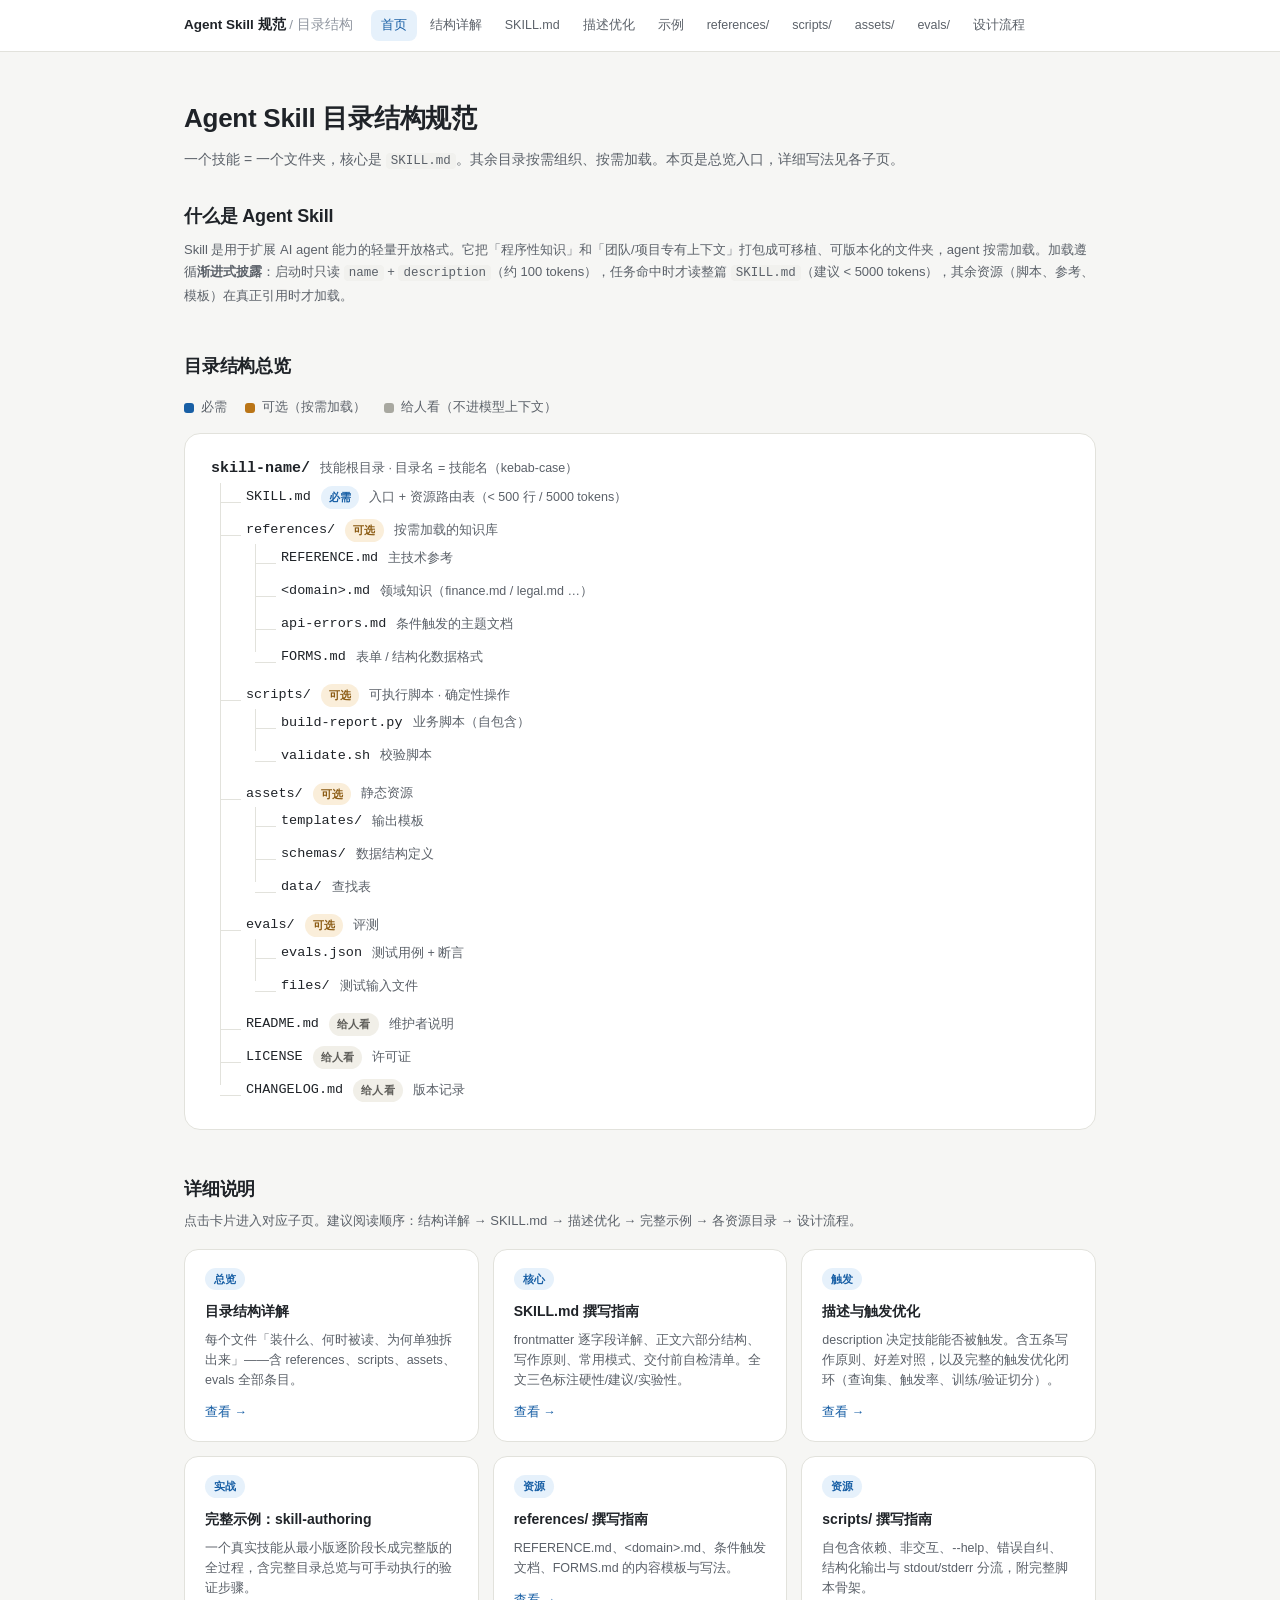
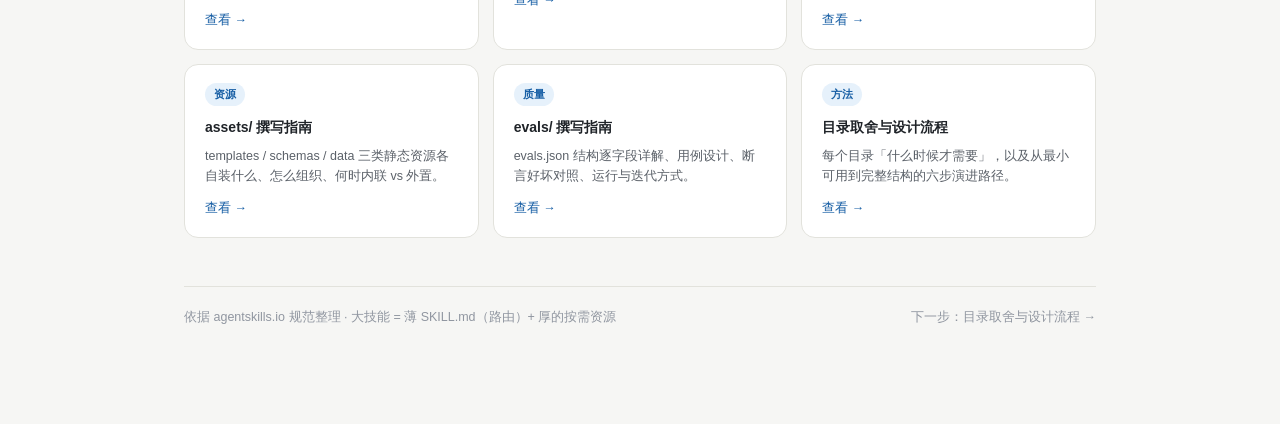
==== index.html @ c74e3b95 "feat(pages): 适配 GitHub Pages 在线预览 - 首页 Skill目录结构规范.html 重命名为 index.html（git mv，保留历史） - 10 个页面共 22 处首" ====
<!DOCTYPE html>
<html lang="zh-CN">
<head>
<meta charset="UTF-8">
<meta name="viewport" content="width=device-width, initial-scale=1">
<title>Agent Skill 目录结构规范</title>
<link rel="stylesheet" href="skill-spec.css">
</head>
<body>

<header class="topbar">
  <div class="inner">
    <a class="brand" href="index.html">Agent Skill 规范 <span>/ 目录结构</span></a>
    <nav class="topnav">
      <a href="index.html" class="active">首页</a>
      <a href="structure-detail.html">结构详解</a>
      <a href="skill-md.html">SKILL.md</a>
      <a href="description.html">描述优化</a>
      <a href="examples.html">示例</a>
      <a href="references.html">references/</a>
      <a href="scripts.html">scripts/</a>
      <a href="assets.html">assets/</a>
      <a href="evals.html">evals/</a>
      <a href="design.html">设计流程</a>
    </nav>
  </div>
</header>

<div class="wrap">

  <div class="hero">
    <h1>Agent Skill 目录结构规范</h1>
    <p class="sub">一个技能 = 一个文件夹，核心是 <code>SKILL.md</code>。其余目录按需组织、按需加载。本页是总览入口，详细写法见各子页。</p>
  </div>

  <h2>什么是 Agent Skill</h2>
  <p class="muted">Skill 是用于扩展 AI agent 能力的轻量开放格式。它把「程序性知识」和「团队/项目专有上下文」打包成可移植、可版本化的文件夹，agent 按需加载。加载遵循<b>渐进式披露</b>：启动时只读 <code>name</code> + <code>description</code>（约 100 tokens），任务命中时才读整篇 <code>SKILL.md</code>（建议 &lt; 5000 tokens），其余资源（脚本、参考、模板）在真正引用时才加载。</p>

  <h2>目录结构总览</h2>
  <div class="legend">
    <span><i class="dot req"></i>必需</span>
    <span><i class="dot opt"></i>可选（按需加载）</span>
    <span><i class="dot hum"></i>给人看（不进模型上下文）</span>
  </div>
  <div class="card">
    <ul class="tree">
      <li>
        <div class="row"><span class="nm root">skill-name/</span><span class="desc">技能根目录 · 目录名 = 技能名（kebab-case）</span></div>
        <ul>
          <li><div class="row"><span class="nm">SKILL.md</span><span class="badge req">必需</span><span class="desc">入口 + 资源路由表（&lt; 500 行 / 5000 tokens）</span></div></li>
          <li>
            <div class="row"><span class="nm">references/</span><span class="badge opt">可选</span><span class="desc">按需加载的知识库</span></div>
            <ul>
              <li><div class="row"><span class="nm">REFERENCE.md</span><span class="desc">主技术参考</span></div></li>
              <li><div class="row"><span class="nm">&lt;domain&gt;.md</span><span class="desc">领域知识（finance.md / legal.md …）</span></div></li>
              <li><div class="row"><span class="nm">api-errors.md</span><span class="desc">条件触发的主题文档</span></div></li>
              <li><div class="row"><span class="nm">FORMS.md</span><span class="desc">表单 / 结构化数据格式</span></div></li>
            </ul>
          </li>
          <li>
            <div class="row"><span class="nm">scripts/</span><span class="badge opt">可选</span><span class="desc">可执行脚本 · 确定性操作</span></div>
            <ul>
              <li><div class="row"><span class="nm">build-report.py</span><span class="desc">业务脚本（自包含）</span></div></li>
              <li><div class="row"><span class="nm">validate.sh</span><span class="desc">校验脚本</span></div></li>
            </ul>
          </li>
          <li>
            <div class="row"><span class="nm">assets/</span><span class="badge opt">可选</span><span class="desc">静态资源</span></div>
            <ul>
              <li><div class="row"><span class="nm">templates/</span><span class="desc">输出模板</span></div></li>
              <li><div class="row"><span class="nm">schemas/</span><span class="desc">数据结构定义</span></div></li>
              <li><div class="row"><span class="nm">data/</span><span class="desc">查找表</span></div></li>
            </ul>
          </li>
          <li>
            <div class="row"><span class="nm">evals/</span><span class="badge opt">可选</span><span class="desc">评测</span></div>
            <ul>
              <li><div class="row"><span class="nm">evals.json</span><span class="desc">测试用例 + 断言</span></div></li>
              <li><div class="row"><span class="nm">files/</span><span class="desc">测试输入文件</span></div></li>
            </ul>
          </li>
          <li><div class="row"><span class="nm">README.md</span><span class="badge hum">给人看</span><span class="desc">维护者说明</span></div></li>
          <li><div class="row"><span class="nm">LICENSE</span><span class="badge hum">给人看</span><span class="desc">许可证</span></div></li>
          <li><div class="row"><span class="nm">CHANGELOG.md</span><span class="badge hum">给人看</span><span class="desc">版本记录</span></div></li>
        </ul>
      </li>
    </ul>
  </div>

  <h2>详细说明</h2>
  <p class="h2sub">点击卡片进入对应子页。建议阅读顺序：结构详解 → SKILL.md → 描述优化 → 完整示例 → 各资源目录 → 设计流程。</p>
  <div class="cards">
    <a class="navcard" href="structure-detail.html">
      <span class="tag">总览</span>
      <h3>目录结构详解</h3>
      <p>每个文件「装什么、何时被读、为何单独拆出来」——含 references、scripts、assets、evals 全部条目。</p>
      <span class="go">查看 →</span>
    </a>
    <a class="navcard" href="skill-md.html">
      <span class="tag">核心</span>
      <h3>SKILL.md 撰写指南</h3>
      <p>frontmatter 逐字段详解、正文六部分结构、写作原则、常用模式、交付前自检清单。全文三色标注硬性/建议/实验性。</p>
      <span class="go">查看 →</span>
    </a>
    <a class="navcard" href="description.html">
      <span class="tag">触发</span>
      <h3>描述与触发优化</h3>
      <p>description 决定技能能否被触发。含五条写作原则、好差对照，以及完整的触发优化闭环（查询集、触发率、训练/验证切分）。</p>
      <span class="go">查看 →</span>
    </a>
    <a class="navcard" href="examples.html">
      <span class="tag">实战</span>
      <h3>完整示例：skill-authoring</h3>
      <p>一个真实技能从最小版逐阶段长成完整版的全过程，含完整目录总览与可手动执行的验证步骤。</p>
      <span class="go">查看 →</span>
    </a>
    <a class="navcard" href="references.html">
      <span class="tag">资源</span>
      <h3>references/ 撰写指南</h3>
      <p>REFERENCE.md、&lt;domain&gt;.md、条件触发文档、FORMS.md 的内容模板与写法。</p>
      <span class="go">查看 →</span>
    </a>
    <a class="navcard" href="scripts.html">
      <span class="tag">资源</span>
      <h3>scripts/ 撰写指南</h3>
      <p>自包含依赖、非交互、--help、错误自纠、结构化输出与 stdout/stderr 分流，附完整脚本骨架。</p>
      <span class="go">查看 →</span>
    </a>
    <a class="navcard" href="assets.html">
      <span class="tag">资源</span>
      <h3>assets/ 撰写指南</h3>
      <p>templates / schemas / data 三类静态资源各自装什么、怎么组织、何时内联 vs 外置。</p>
      <span class="go">查看 →</span>
    </a>
    <a class="navcard" href="evals.html">
      <span class="tag">质量</span>
      <h3>evals/ 撰写指南</h3>
      <p>evals.json 结构逐字段详解、用例设计、断言好坏对照、运行与迭代方式。</p>
      <span class="go">查看 →</span>
    </a>
    <a class="navcard" href="design.html">
      <span class="tag">方法</span>
      <h3>目录取舍与设计流程</h3>
      <p>每个目录「什么时候才需要」，以及从最小可用到完整结构的六步演进路径。</p>
      <span class="go">查看 →</span>
    </a>
  </div>

  <footer>
    <span>依据 agentskills.io 规范整理 · 大技能 = 薄 SKILL.md（路由）+ 厚的按需资源</span>
    <span><a href="design.html">下一步：目录取舍与设计流程 →</a></span>
  </footer>

</div>
</body>
</html>
---- skill-spec.css ----
:root{
  --bg:#f6f6f4; --card:#ffffff;
  --ink:#1f2328; --ink2:#5b6169; --ink3:#9096a0;
  --line:#e2e2dc; --line2:#efefe9;
  --blue:#185FA5; --bluebg:#E6F1FB;
  --amber:#8a5a12; --amberbg:#FAEEDA;
  --green:#2f6b1f; --greenbg:#EAF3DE;
  --gray:#5F5E5A; --graybg:#F1EFE8;
  --mono: ui-monospace, SFMono-Regular, Menlo, Consolas, "Liberation Mono", monospace;
  --sans: -apple-system, BlinkMacSystemFont, "Segoe UI", "PingFang SC", "Hiragino Sans GB", "Microsoft YaHei", sans-serif;
}
*{box-sizing:border-box;}
body{
  margin:0; background:var(--bg); color:var(--ink);
  font-family:var(--sans); font-size:14px; line-height:1.7;
  -webkit-font-smoothing:antialiased;
}

/* ---------- 顶部导航 ---------- */
.topbar{position:sticky; top:0; z-index:20; background:rgba(255,255,255,.94); backdrop-filter:blur(8px); border-bottom:1px solid var(--line);}
.topbar .inner{max-width:960px; margin:0 auto; padding:10px 24px; display:flex; align-items:center; gap:18px; flex-wrap:wrap;}
.brand{font-weight:600; font-size:13.5px; color:var(--ink); text-decoration:none; white-space:nowrap;}
.brand span{color:var(--ink3); font-weight:400;}
.topnav{display:flex; gap:3px; flex-wrap:wrap;}
.topnav a{font-size:12.5px; color:var(--ink2); text-decoration:none; padding:5px 10px; border-radius:8px; white-space:nowrap;}
.topnav a:hover{background:var(--line2); color:var(--ink);}
.topnav a.active{background:var(--bluebg); color:var(--blue); font-weight:500;}

/* ---------- 布局 ---------- */
.wrap{max-width:960px; margin:0 auto; padding:38px 24px 96px;}
.crumb{font-size:12.5px; color:var(--ink3); margin-bottom:16px;}
.crumb a{color:var(--ink3); text-decoration:none;}
.crumb a:hover{color:var(--blue);}

/* ---------- 标题 ---------- */
h1{font-size:26px; font-weight:600; margin:0 0 8px; letter-spacing:-0.01em;}
.sub{color:var(--ink2); font-size:14px; margin:0;}
h2{font-size:18px; font-weight:600; margin:44px 0 6px; letter-spacing:-0.01em; scroll-margin-top:70px;}
h2:first-of-type{margin-top:26px;}
.h2sub{color:var(--ink2); font-size:13px; margin:0 0 16px;}
h3{font-size:14.5px; font-weight:600; margin:26px 0 8px; scroll-margin-top:70px;}
h4{font-size:13.5px; font-weight:600; margin:20px 0 8px; color:var(--ink);}
p{margin:8px 0;}
.muted{color:var(--ink2); font-size:13px;}
a.inline{color:var(--blue); text-decoration:none;}
a.inline:hover{text-decoration:underline;}

/* ---------- 卡片 ---------- */
.card{background:var(--card); border:1px solid var(--line); border-radius:16px; padding:22px 26px; margin-bottom:16px; overflow-x:auto;}
.card.tight{padding:18px 22px;}
.card h4:first-child{margin-top:0;}

/* ---------- 首页卡片 ---------- */
.hero{padding:6px 0 2px;}
.cards{display:grid; grid-template-columns:repeat(auto-fill,minmax(258px,1fr)); gap:14px; margin-top:8px;}
.navcard{display:flex; flex-direction:column; text-decoration:none; color:inherit; background:var(--card); border:1px solid var(--line); border-radius:14px; padding:18px 20px; transition:border-color .15s, transform .15s;}
.navcard:hover{border-color:#c8c8bf; transform:translateY(-2px);}
.navcard .tag{font-size:11px; font-weight:600; color:var(--blue); background:var(--bluebg); padding:2px 9px; border-radius:999px; align-self:flex-start; margin-bottom:10px;}
.navcard h3{margin:0 0 6px; font-size:14px; font-weight:600;}
.navcard p{margin:0; font-size:12.5px; color:var(--ink2); line-height:1.6;}
.navcard .go{margin-top:12px; font-size:12.5px; color:var(--blue); font-weight:500;}

/* ---------- 目录树 ---------- */
.tree, .tree ul{list-style:none; margin:0; padding:0;}
.tree ul{position:relative; margin-left:9px; padding-left:26px;}
.tree ul::before{content:""; position:absolute; left:0; top:2px; bottom:22px; border-left:1px solid var(--line);}
.tree ul > li{position:relative; padding:5px 0;}
.tree ul > li::before{content:""; position:absolute; left:-26px; top:21px; width:21px; border-top:1px solid var(--line);}
.tree .row{display:flex; align-items:center; gap:10px; flex-wrap:wrap;}
.nm{font-family:var(--mono); font-size:13.5px; font-weight:500; color:var(--ink);}
.nm.root{font-size:15px; font-weight:600;}
.desc{font-size:12.5px; color:var(--ink2);}

/* ---------- 徽标 ---------- */
.badge{font-size:11px; font-weight:600; padding:2px 8px; border-radius:999px; white-space:nowrap; display:inline-block; letter-spacing:.02em;}
.badge.req{color:var(--blue); background:var(--bluebg);}
.badge.opt{color:var(--amber); background:var(--amberbg);}
.badge.hum{color:var(--gray); background:var(--graybg);}
.badge.good{color:var(--green); background:var(--greenbg);}
.legend{display:flex; gap:18px; flex-wrap:wrap; margin:16px 0 14px;}
.legend span{display:inline-flex; align-items:center; gap:7px; font-size:12.5px; color:var(--ink2);}
.dot{width:10px; height:10px; border-radius:3px; display:inline-block;}
.dot.req{background:var(--blue);} .dot.opt{background:#BA7517;} .dot.hum{background:#a8a8a0;}

/* ---------- 表格 ---------- */
table{width:100%; border-collapse:collapse; font-size:12.5px; margin:10px 0 4px;}
th,td{text-align:left; padding:9px 11px; border-bottom:1px solid var(--line2); vertical-align:top;}
th{color:var(--ink3); font-weight:500; font-size:12px; background:#fafaf8;}
tr:last-child td{border-bottom:none;}
td code,th code{font-family:var(--mono); font-size:11.5px; background:#f1f1ee; padding:1px 5px; border-radius:4px; color:var(--ink);}

/* ---------- 代码 ---------- */
pre{background:#f3f3f0; border:1px solid var(--line); border-radius:10px; padding:14px 16px; font-family:var(--mono); font-size:12px; line-height:1.72; overflow:auto; margin:10px 0; color:var(--ink);}
pre .c{color:var(--ink3);}
pre .k{color:var(--blue);}
code{font-family:var(--mono); font-size:12.5px; background:#f1f1ee; padding:1px 5px; border-radius:4px;}

/* ---------- 标签行 ---------- */
.fline{display:flex; gap:12px; font-size:12.5px; margin:7px 0; align-items:flex-start;}
.fline b{flex:0 0 82px; color:var(--ink3); font-weight:500; padding-top:1px;}
.fline span{color:var(--ink2); flex:1;}
.fline code{font-family:var(--mono); font-size:12px; background:#f1f1ee; padding:1px 5px; border-radius:4px; color:var(--ink);}

/* ---------- 列表 ---------- */
ul.tick{margin:8px 0; padding-left:20px; font-size:13px; color:var(--ink2);}
ul.tick li{margin:6px 0;}
ul.tick b{color:var(--ink); font-weight:600;}

/* ---------- 提示块 ---------- */
.callout{border-left:3px solid var(--blue); background:#f4f8fd; border-radius:0 10px 10px 0; padding:12px 16px; font-size:12.5px; color:var(--ink2); margin:12px 0;}
.callout.warn{border-color:#BA7517; background:#fdf6ea;}
.callout.good{border-color:#639922; background:#f4f9ec;}
.callout b{color:var(--ink);}
.callout code{font-family:var(--mono); font-size:12px;}

/* ---------- 步骤 ---------- */
.steps{counter-reset:s; margin:6px 0;}
.step{position:relative; padding:0 0 20px 44px; border-left:2px solid var(--line); margin-left:14px;}
.step:last-child{border-left-color:transparent; padding-bottom:0;}
.step::before{counter-increment:s; content:counter(s); position:absolute; left:-15px; top:-2px; width:28px; height:28px; border-radius:50%; background:var(--bluebg); color:var(--blue); font-size:12.5px; font-weight:600; display:flex; align-items:center; justify-content:center; border:2px solid var(--card);}
.step h4{margin:2px 0 4px; font-size:13.5px;}
.step p{margin:0; font-size:12.5px; color:var(--ink2);}

/* ---------- 目录块（详解） ---------- */
.dirblock{background:var(--card); border:1px solid var(--line); border-radius:16px; padding:22px 26px 10px; margin-bottom:16px;}
.dirhead{border-bottom:1px solid var(--line2); padding-bottom:14px; margin-bottom:6px;}
.dirtitle{display:flex; align-items:center; gap:10px; flex-wrap:wrap; margin-bottom:8px;}
.dirtitle .nm{font-size:15px; font-weight:600;}
.dirpurpose{margin:0; color:var(--ink2); font-size:13px;}
.file{border-left:2px solid var(--line); padding:12px 0 14px 18px; margin:14px 0 0;}
.fhead{display:flex; align-items:baseline; gap:10px; flex-wrap:wrap; margin-bottom:8px;}
.fname{font-family:var(--mono); font-size:13.5px; font-weight:600; color:var(--ink);}
.ftag{font-size:11.5px; color:var(--amber); background:var(--amberbg); padding:2px 9px; border-radius:999px; font-weight:600;}
.ftag.blue{color:var(--blue); background:var(--bluebg);}
.ftag.gray{color:var(--gray); background:var(--graybg);}

/* ---------- 页脚 ---------- */
footer{margin-top:48px; padding-top:20px; border-top:1px solid var(--line); color:var(--ink3); font-size:12.5px; display:flex; justify-content:space-between; gap:12px; flex-wrap:wrap;}
footer a{color:var(--ink3); text-decoration:none;}
footer a:hover{color:var(--blue);}

/* ---------- 三色标注 ---------- */
.mk{display:inline-block; font-size:11px; font-weight:600; padding:2px 8px; border-radius:6px; white-space:nowrap; margin-right:6px; vertical-align:1px; letter-spacing:.02em;}
.mk.hard{color:#A32D2D; background:#FCEBEB;}
.mk.advice{color:#8a5a12; background:#FAEEDA;}
.mk.exp{color:#5F5E5A; background:#F1EFE8;}
.legend-mk{display:flex; gap:18px; flex-wrap:wrap; margin:14px 0;}
.legend-mk span{display:inline-flex; align-items:center; gap:7px; font-size:12.5px; color:var(--ink2);}

/* ---------- 字段块 ---------- */
.field{background:#fbfbf9; border:1px solid var(--line2); border-radius:12px; padding:15px 18px; margin:12px 0;}
.field h4{margin:0 0 10px; font-size:13.5px; display:flex; align-items:center; gap:8px; flex-wrap:wrap;}
.field .fline b{flex:0 0 72px;}

/* ---------- 自检清单 ---------- */
.checklist{list-style:none; padding-left:0; margin:10px 0;}
.checklist li{position:relative; padding-left:26px; margin:8px 0; font-size:13px; color:var(--ink2);}
.checklist li::before{content:""; position:absolute; left:0; top:4px; width:14px; height:14px; border:1.5px solid #c4c4bc; border-radius:4px; background:#fff;}
.checklist li b{color:var(--ink); font-weight:600;}

@media (max-width:720px){
  .wrap{padding:28px 16px 64px;}
  .topbar .inner{padding:10px 16px; gap:10px;}
  .fline{flex-direction:column; gap:2px;}
  .fline b{flex:none;}
  table{font-size:12px;}
  h1{font-size:22px;}
}
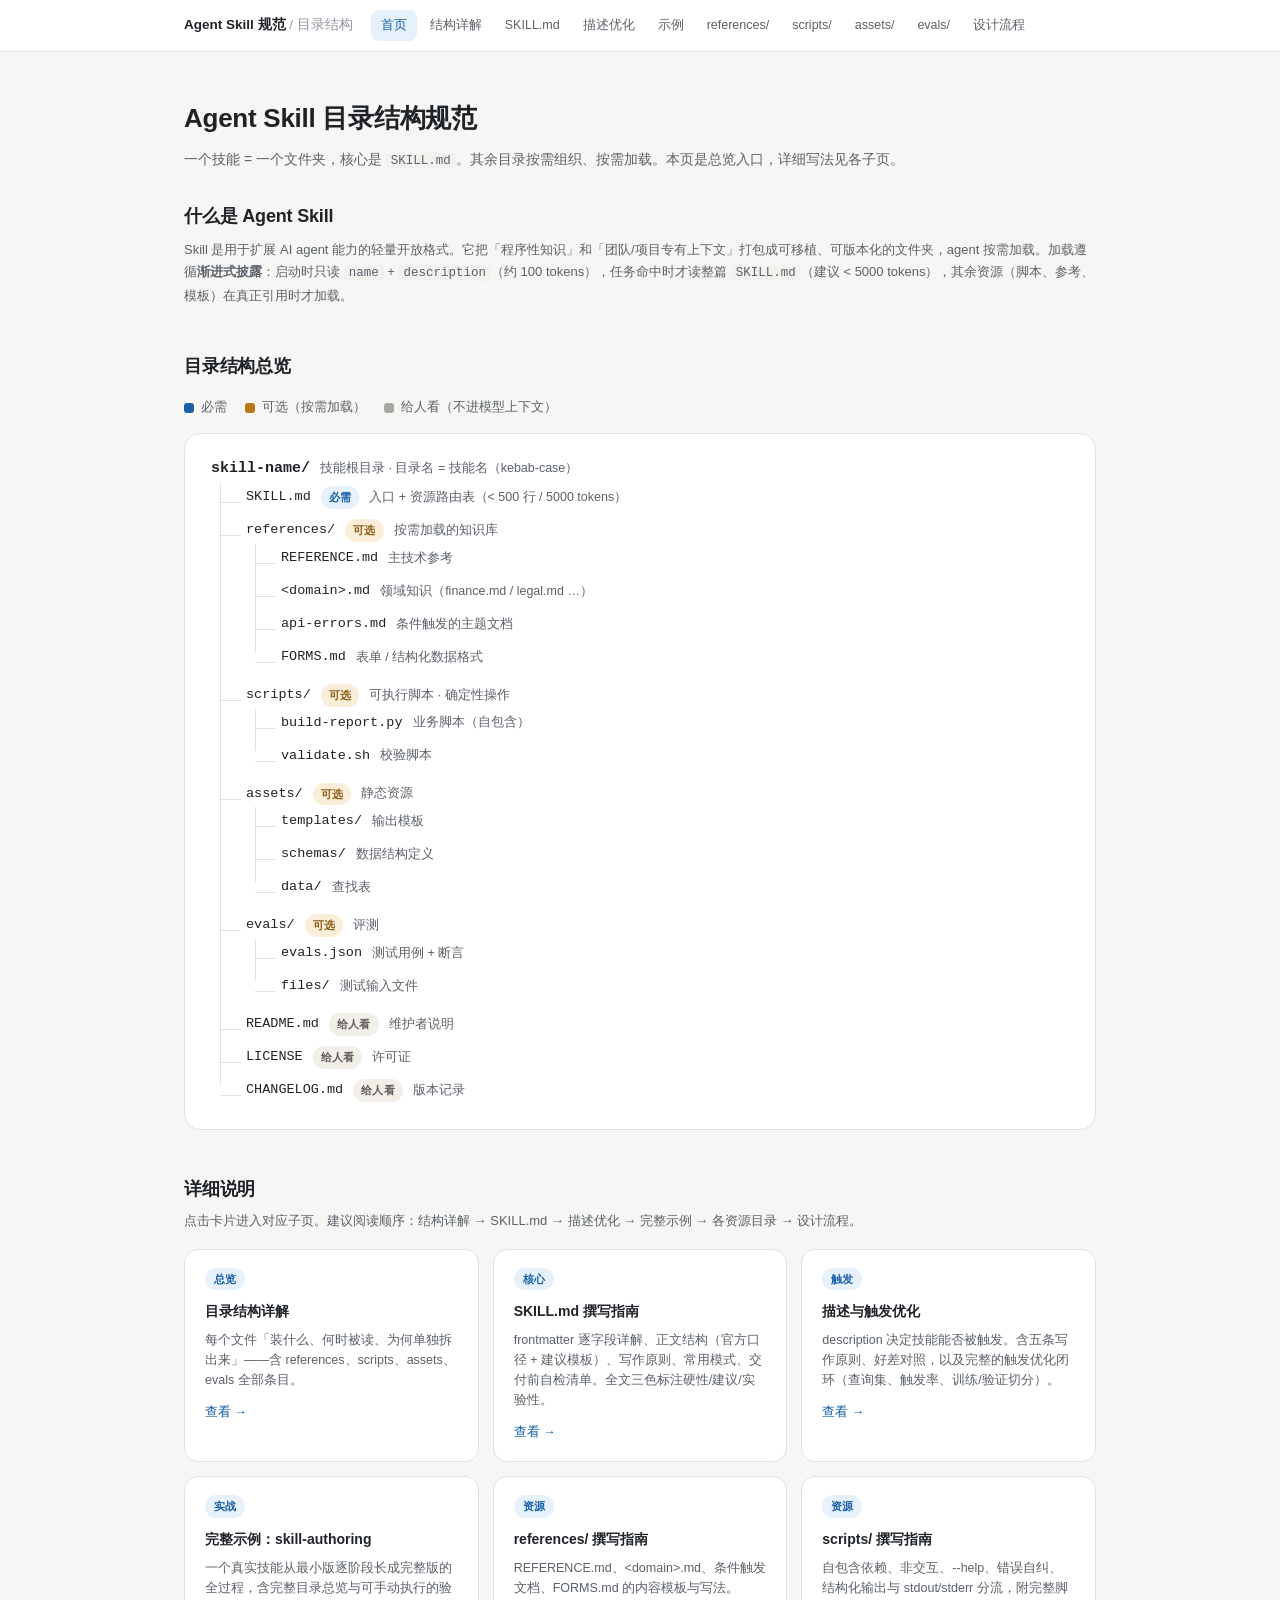
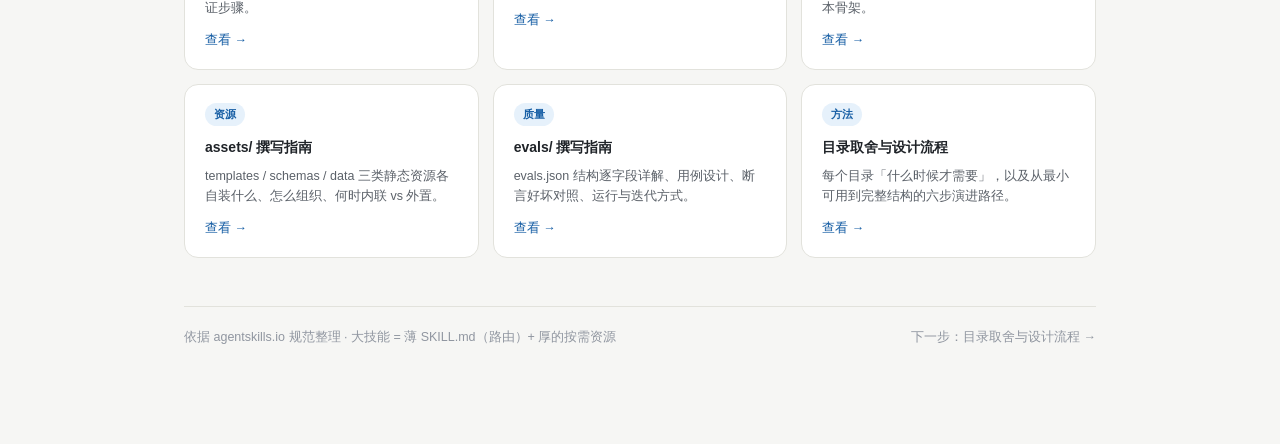
==== commit 2b6c4bdd: "fix: 修正首页卡片过期文案与 README 内容口径的硬性/建议误标" ====
--- a/index.html
+++ b/index.html
@@ -99,7 +99,7 @@
     <a class="navcard" href="skill-md.html">
       <span class="tag">核心</span>
       <h3>SKILL.md 撰写指南</h3>
-      <p>frontmatter 逐字段详解、正文六部分结构、写作原则、常用模式、交付前自检清单。全文三色标注硬性/建议/实验性。</p>
+      <p>frontmatter 逐字段详解、正文结构（官方口径 + 建议模板）、写作原则、常用模式、交付前自检清单。全文三色标注硬性/建议/实验性。</p>
       <span class="go">查看 →</span>
     </a>
     <a class="navcard" href="description.html">
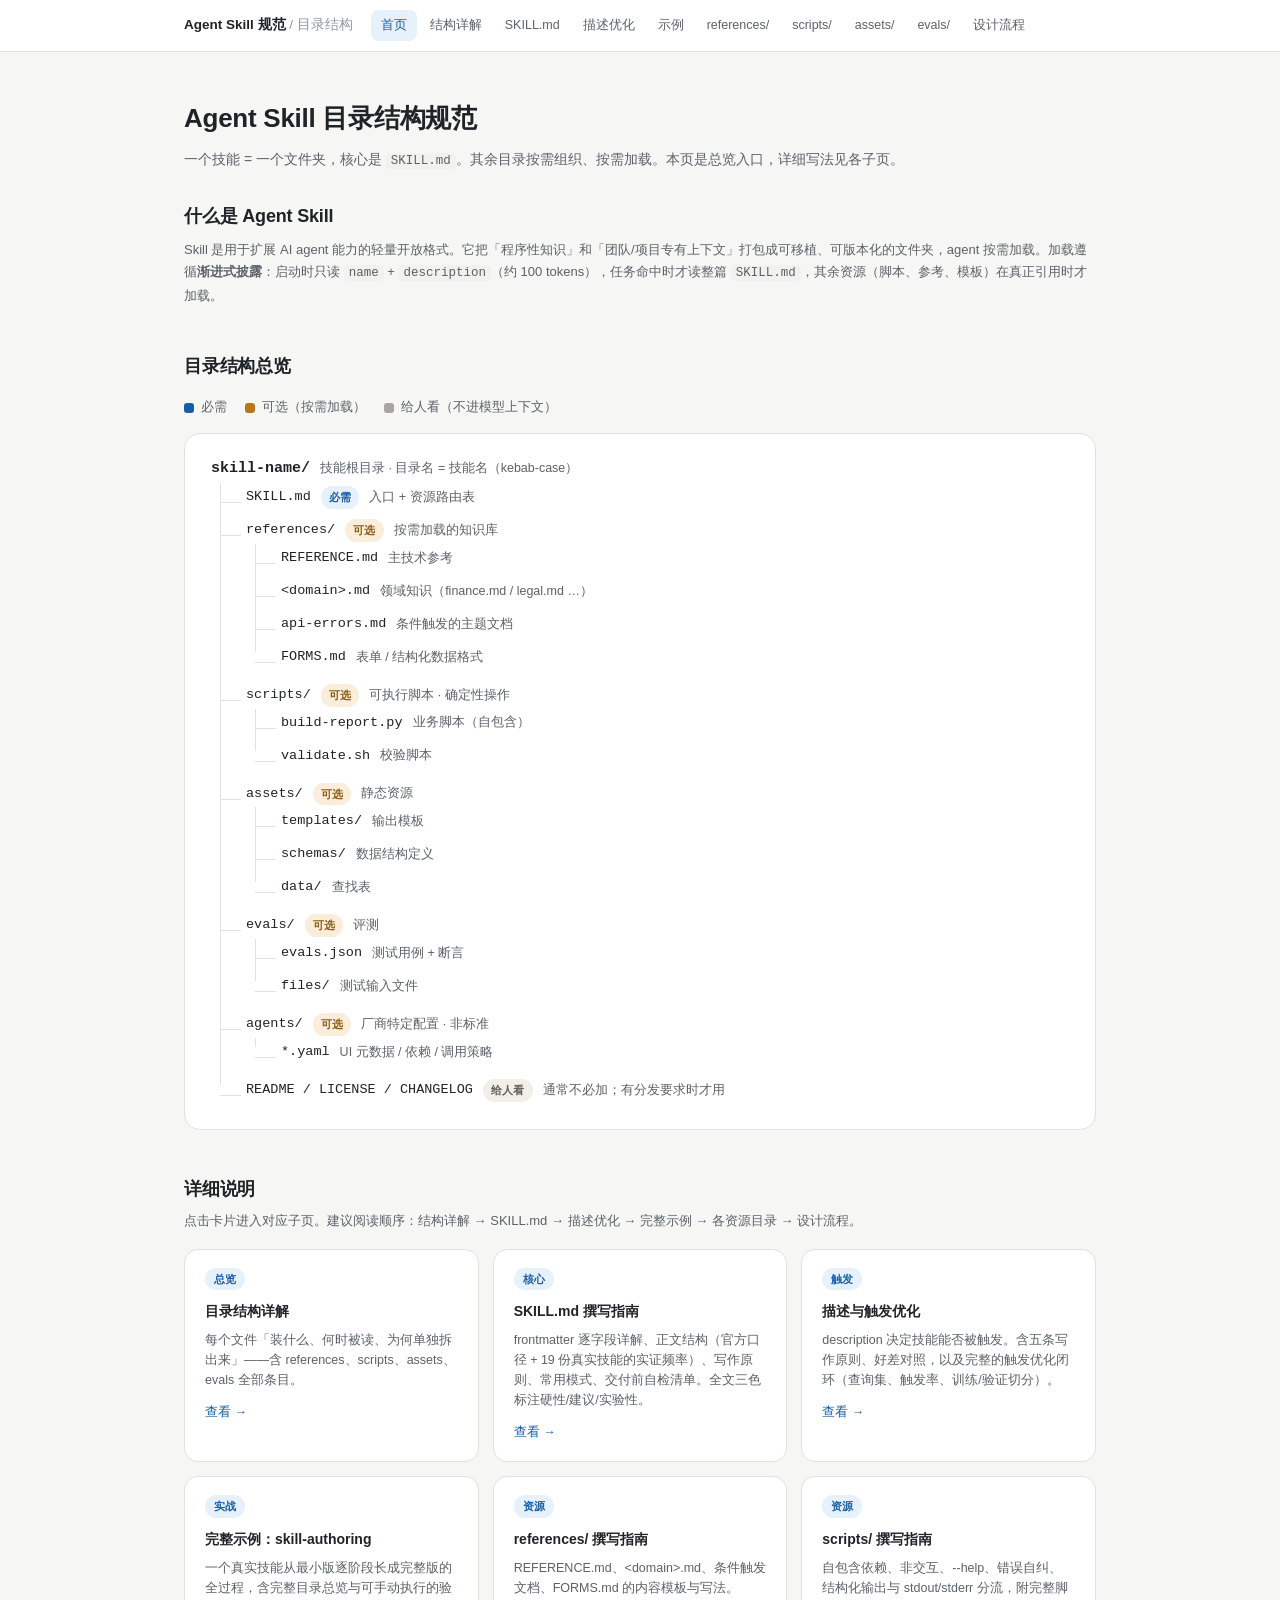
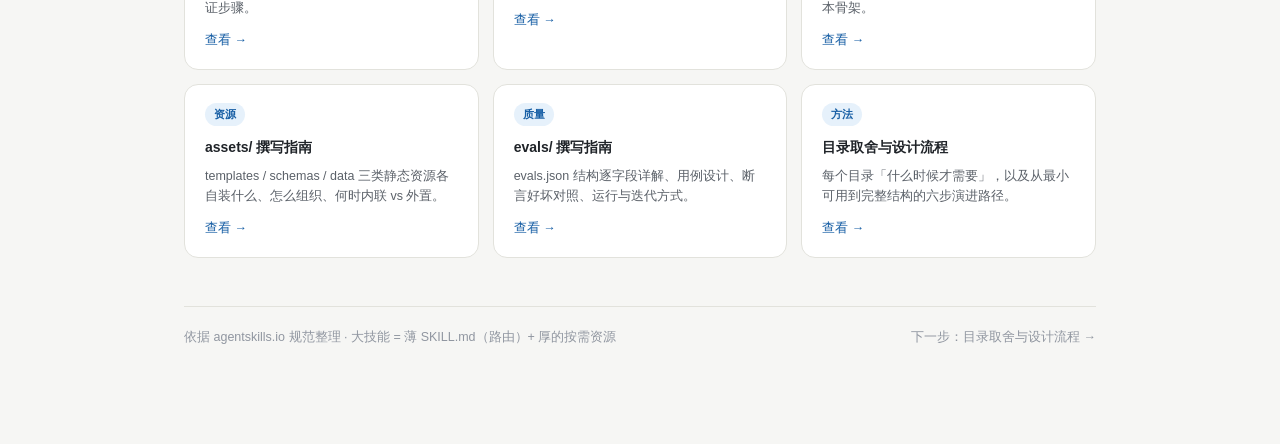
==== commit e6dc8db2: "docs: 文档定位纠偏与全站对齐 定位 - 新增《文档定位说明》：本规范是面向新手的自有规范，官方文档仅作参考与底线 - 明确不关注跨客户端兼容性，文档以单一标准视角撰写  skill-md.htm" ====
--- a/index.html
+++ b/index.html
@@ -34,7 +34,7 @@
   </div>
 
   <h2>什么是 Agent Skill</h2>
-  <p class="muted">Skill 是用于扩展 AI agent 能力的轻量开放格式。它把「程序性知识」和「团队/项目专有上下文」打包成可移植、可版本化的文件夹，agent 按需加载。加载遵循<b>渐进式披露</b>：启动时只读 <code>name</code> + <code>description</code>（约 100 tokens），任务命中时才读整篇 <code>SKILL.md</code>（建议 &lt; 5000 tokens），其余资源（脚本、参考、模板）在真正引用时才加载。</p>
+  <p class="muted">Skill 是用于扩展 AI agent 能力的轻量开放格式。它把「程序性知识」和「团队/项目专有上下文」打包成可移植、可版本化的文件夹，agent 按需加载。加载遵循<b>渐进式披露</b>：启动时只读 <code>name</code> + <code>description</code>（约 100 tokens），任务命中时才读整篇 <code>SKILL.md</code>，其余资源（脚本、参考、模板）在真正引用时才加载。</p>
 
   <h2>目录结构总览</h2>
   <div class="legend">
@@ -47,7 +47,7 @@
       <li>
         <div class="row"><span class="nm root">skill-name/</span><span class="desc">技能根目录 · 目录名 = 技能名（kebab-case）</span></div>
         <ul>
-          <li><div class="row"><span class="nm">SKILL.md</span><span class="badge req">必需</span><span class="desc">入口 + 资源路由表（&lt; 500 行 / 5000 tokens）</span></div></li>
+          <li><div class="row"><span class="nm">SKILL.md</span><span class="badge req">必需</span><span class="desc">入口 + 资源路由表</span></div></li>
           <li>
             <div class="row"><span class="nm">references/</span><span class="badge opt">可选</span><span class="desc">按需加载的知识库</span></div>
             <ul>
@@ -79,9 +79,13 @@
               <li><div class="row"><span class="nm">files/</span><span class="desc">测试输入文件</span></div></li>
             </ul>
           </li>
-          <li><div class="row"><span class="nm">README.md</span><span class="badge hum">给人看</span><span class="desc">维护者说明</span></div></li>
-          <li><div class="row"><span class="nm">LICENSE</span><span class="badge hum">给人看</span><span class="desc">许可证</span></div></li>
-          <li><div class="row"><span class="nm">CHANGELOG.md</span><span class="badge hum">给人看</span><span class="desc">版本记录</span></div></li>
+          <li>
+            <div class="row"><span class="nm">agents/</span><span class="badge opt">可选</span><span class="desc">厂商特定配置 · 非标准</span></div>
+            <ul>
+              <li><div class="row"><span class="nm">*.yaml</span><span class="desc">UI 元数据 / 依赖 / 调用策略</span></div></li>
+            </ul>
+          </li>
+          <li><div class="row"><span class="nm">README / LICENSE / CHANGELOG</span><span class="badge hum">给人看</span><span class="desc">通常不必加；有分发要求时才用</span></div></li>
         </ul>
       </li>
     </ul>
@@ -99,7 +103,7 @@
     <a class="navcard" href="skill-md.html">
       <span class="tag">核心</span>
       <h3>SKILL.md 撰写指南</h3>
-      <p>frontmatter 逐字段详解、正文结构（官方口径 + 建议模板）、写作原则、常用模式、交付前自检清单。全文三色标注硬性/建议/实验性。</p>
+      <p>frontmatter 逐字段详解、正文结构（官方口径 + 19 份真实技能的实证频率）、写作原则、常用模式、交付前自检清单。全文三色标注硬性/建议/实验性。</p>
       <span class="go">查看 →</span>
     </a>
     <a class="navcard" href="description.html">
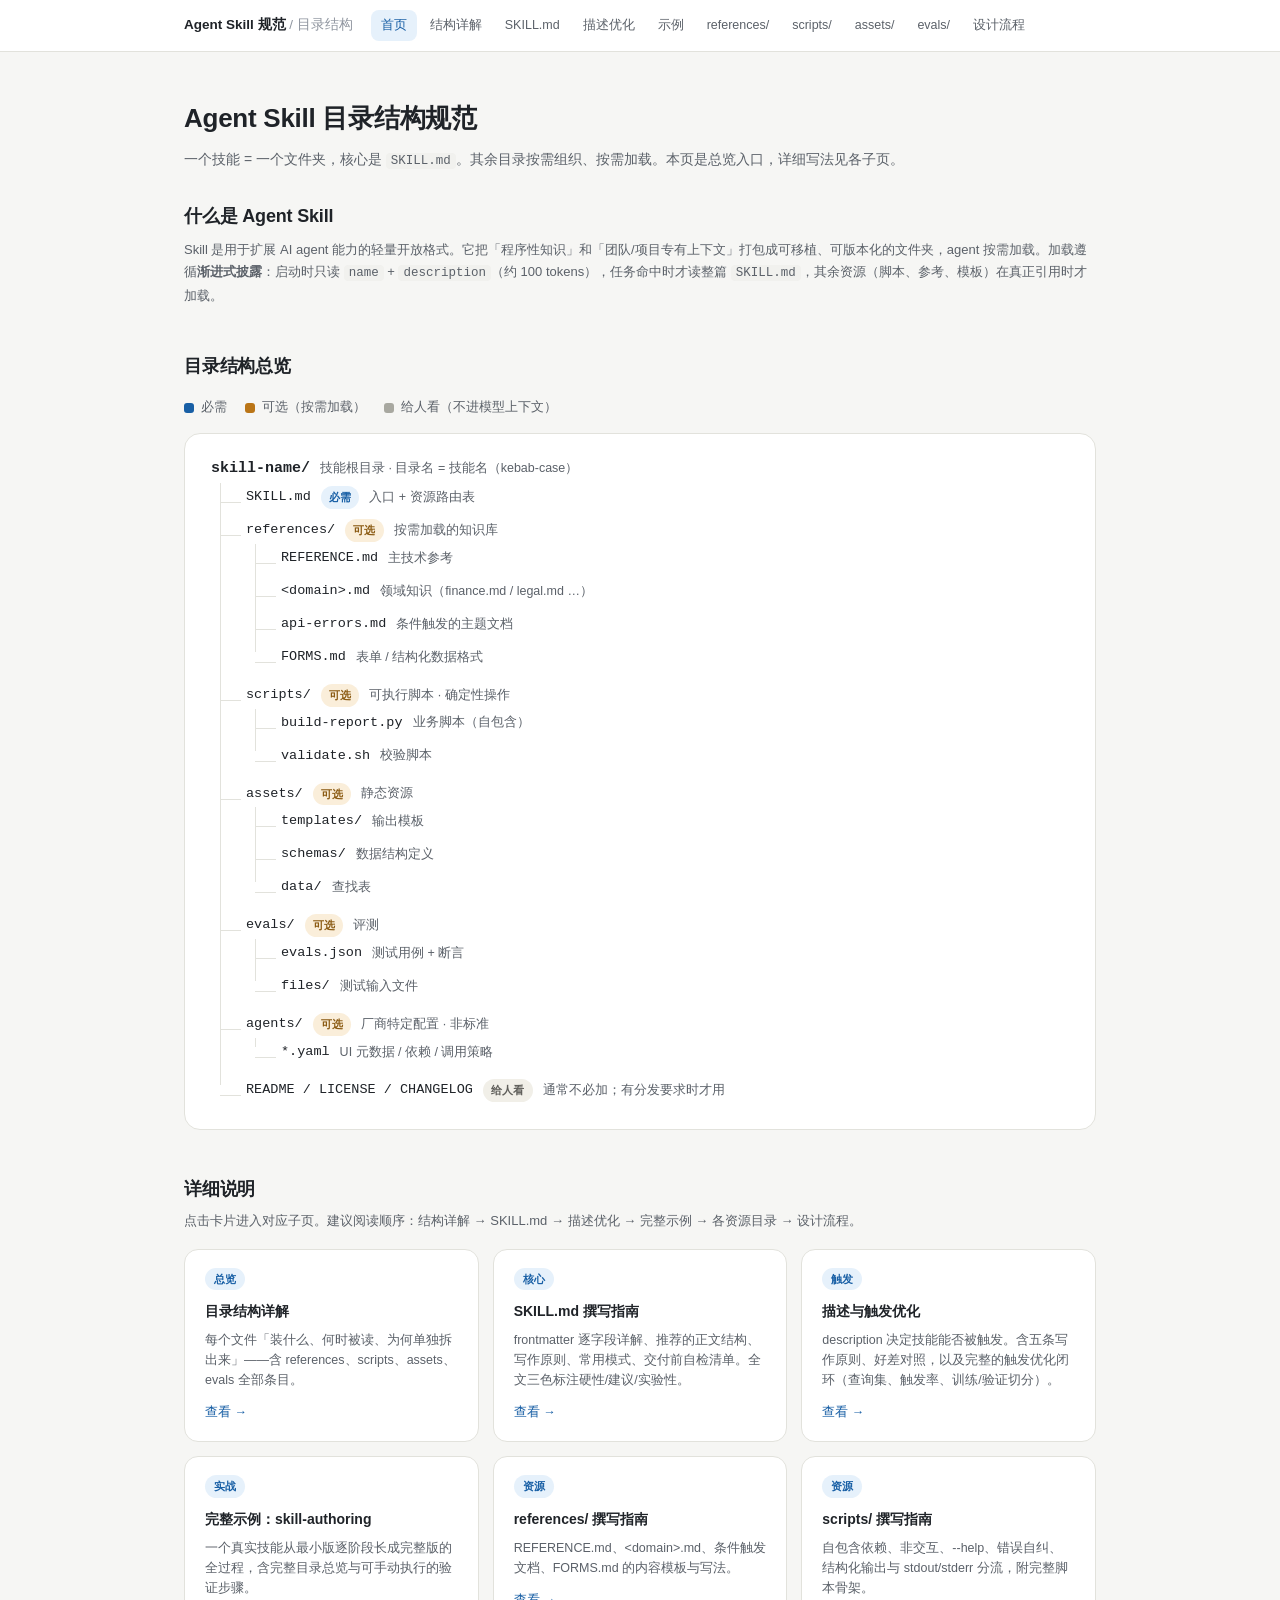
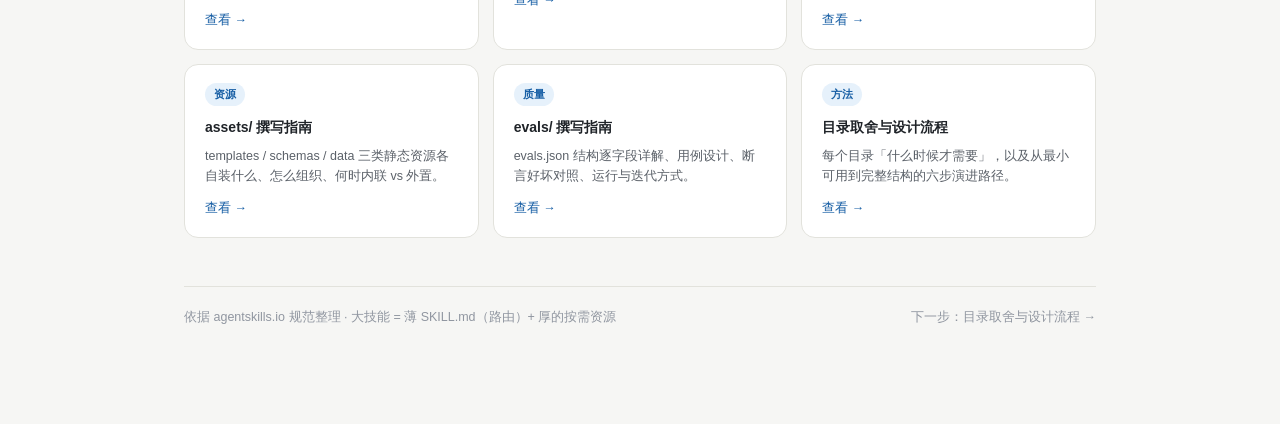
==== commit 15b75b59: "docs: 以 skill-md 为标尺提升全站页面与 README 从 skill-md.html 提炼 8 项结构要素（阅读须知 / 定位 / 操作流程 / 逐项详解 / 可操作化 / 自检清单 " ====
--- a/index.html
+++ b/index.html
@@ -103,7 +103,7 @@
     <a class="navcard" href="skill-md.html">
       <span class="tag">核心</span>
       <h3>SKILL.md 撰写指南</h3>
-      <p>frontmatter 逐字段详解、正文结构（官方口径 + 19 份真实技能的实证频率）、写作原则、常用模式、交付前自检清单。全文三色标注硬性/建议/实验性。</p>
+      <p>frontmatter 逐字段详解、推荐的正文结构、写作原则、常用模式、交付前自检清单。全文三色标注硬性/建议/实验性。</p>
       <span class="go">查看 →</span>
     </a>
     <a class="navcard" href="description.html">
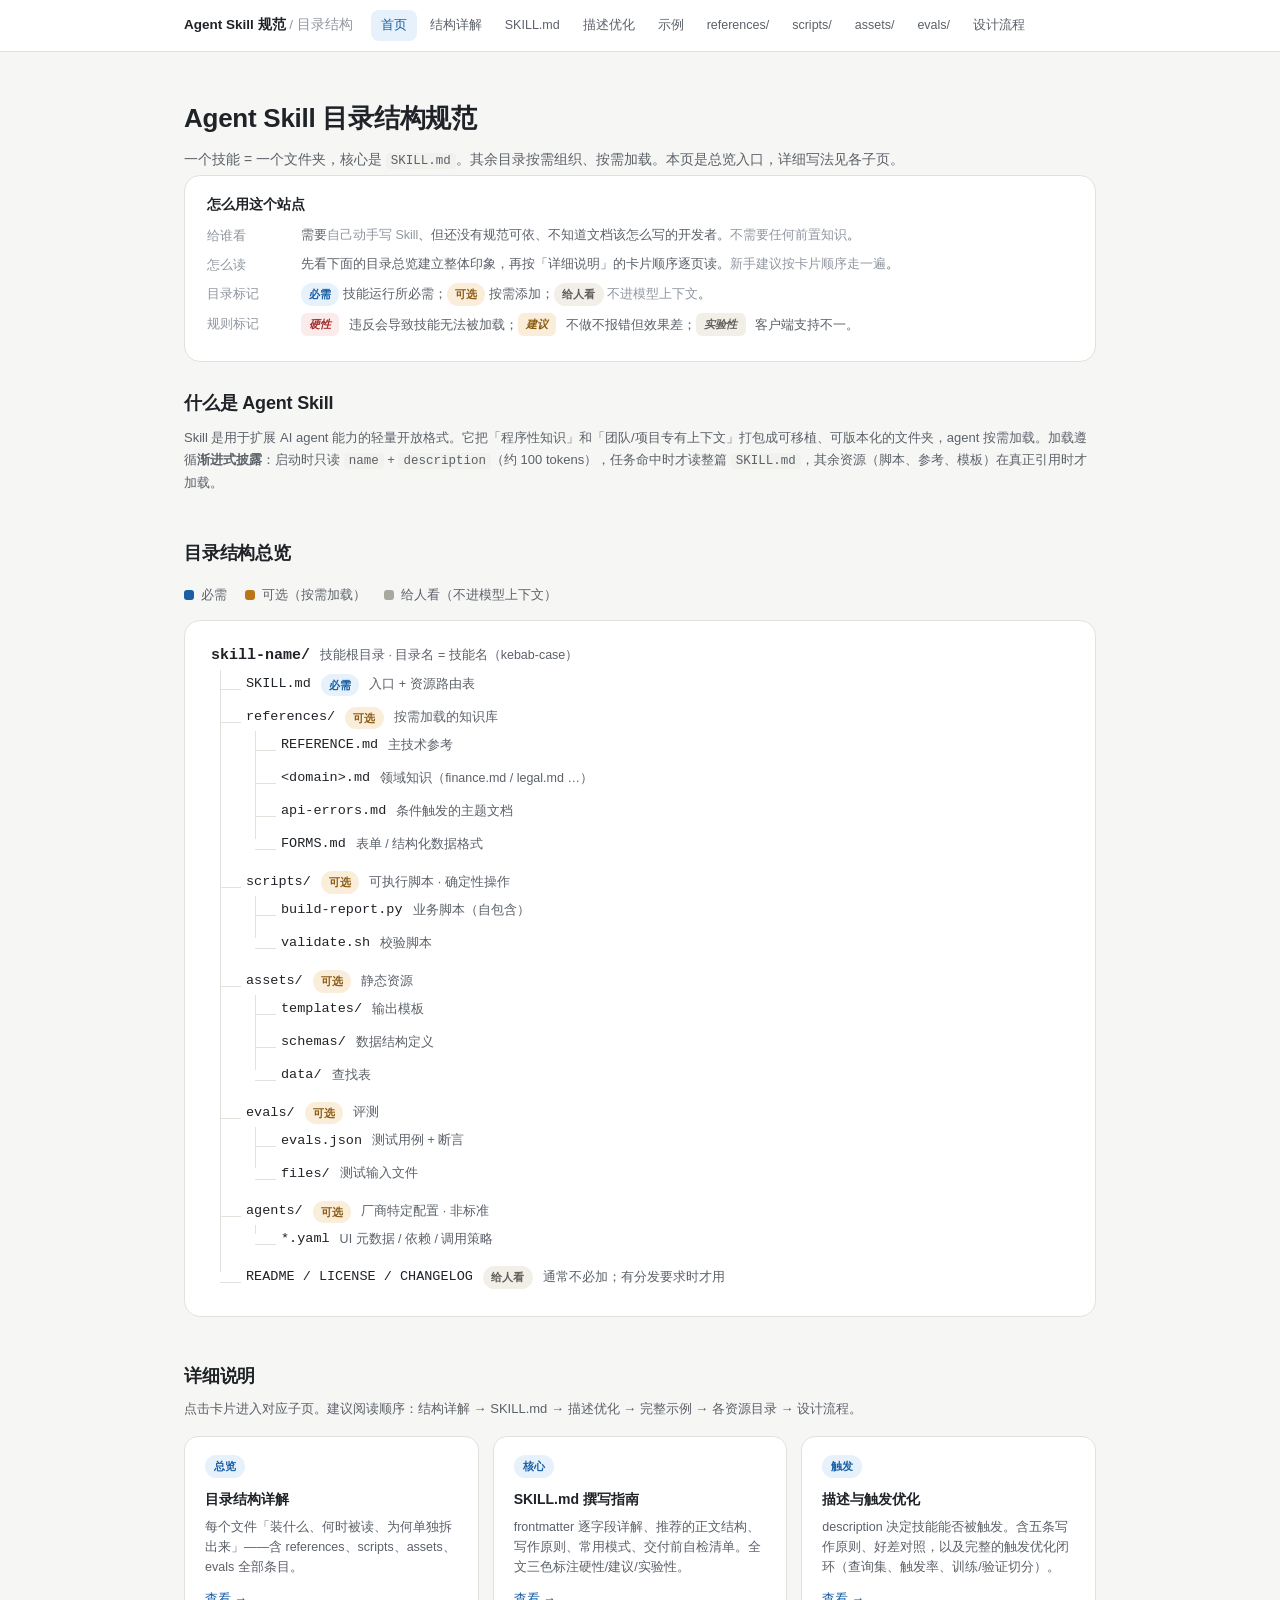
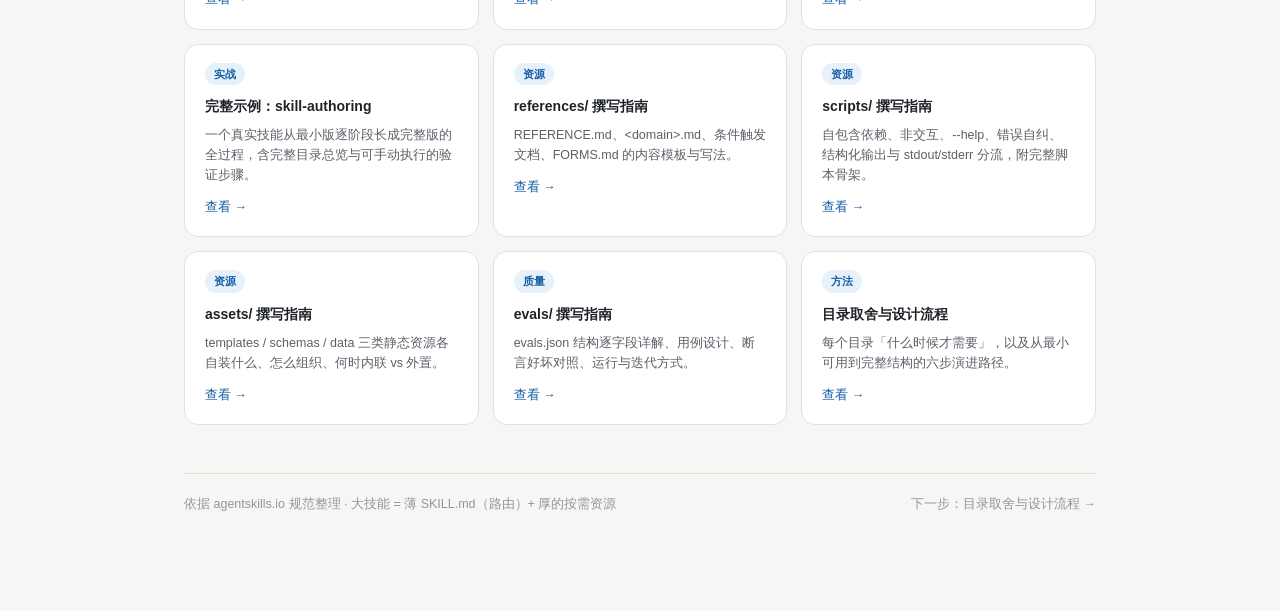
==== commit 32bdef66: "docs: 首页补「阅读须知」；skill-authoring 去除"官方"表述 index.html - 新增「怎么用这个站点」：给谁看 / 怎么读 / 目录标记 / 规则标记 - 未加自检清单——" ====
--- a/index.html
+++ b/index.html
@@ -31,6 +31,14 @@
   <div class="hero">
     <h1>Agent Skill 目录结构规范</h1>
     <p class="sub">一个技能 = 一个文件夹，核心是 <code>SKILL.md</code>。其余目录按需组织、按需加载。本页是总览入口，详细写法见各子页。</p>
+  </div>
+
+  <div class="card tight">
+    <h4>怎么用这个站点</h4>
+    <div class="fline"><b>给谁看</b><span>需要<b>自己动手写 Skill</b>、但还没有规范可依、不知道文档该怎么写的开发者。<b>不需要任何前置知识</b>。</span></div>
+    <div class="fline"><b>怎么读</b><span>先看下面的目录总览建立整体印象，再按「详细说明」的卡片顺序逐页读。<b>新手建议按卡片顺序走一遍</b>。</span></div>
+    <div class="fline"><b>目录标记</b><span><span class="badge req">必需</span> 技能运行所必需；<span class="badge opt">可选</span> 按需添加；<span class="badge hum">给人看</span> <b>不进模型上下文</b>。</span></div>
+    <div class="fline"><b>规则标记</b><span><i class="mk hard">硬性</i> 违反会导致技能无法被加载；<i class="mk advice">建议</i> 不做不报错但效果差；<i class="mk exp">实验性</i> 客户端支持不一。</span></div>
   </div>
 
   <h2>什么是 Agent Skill</h2>
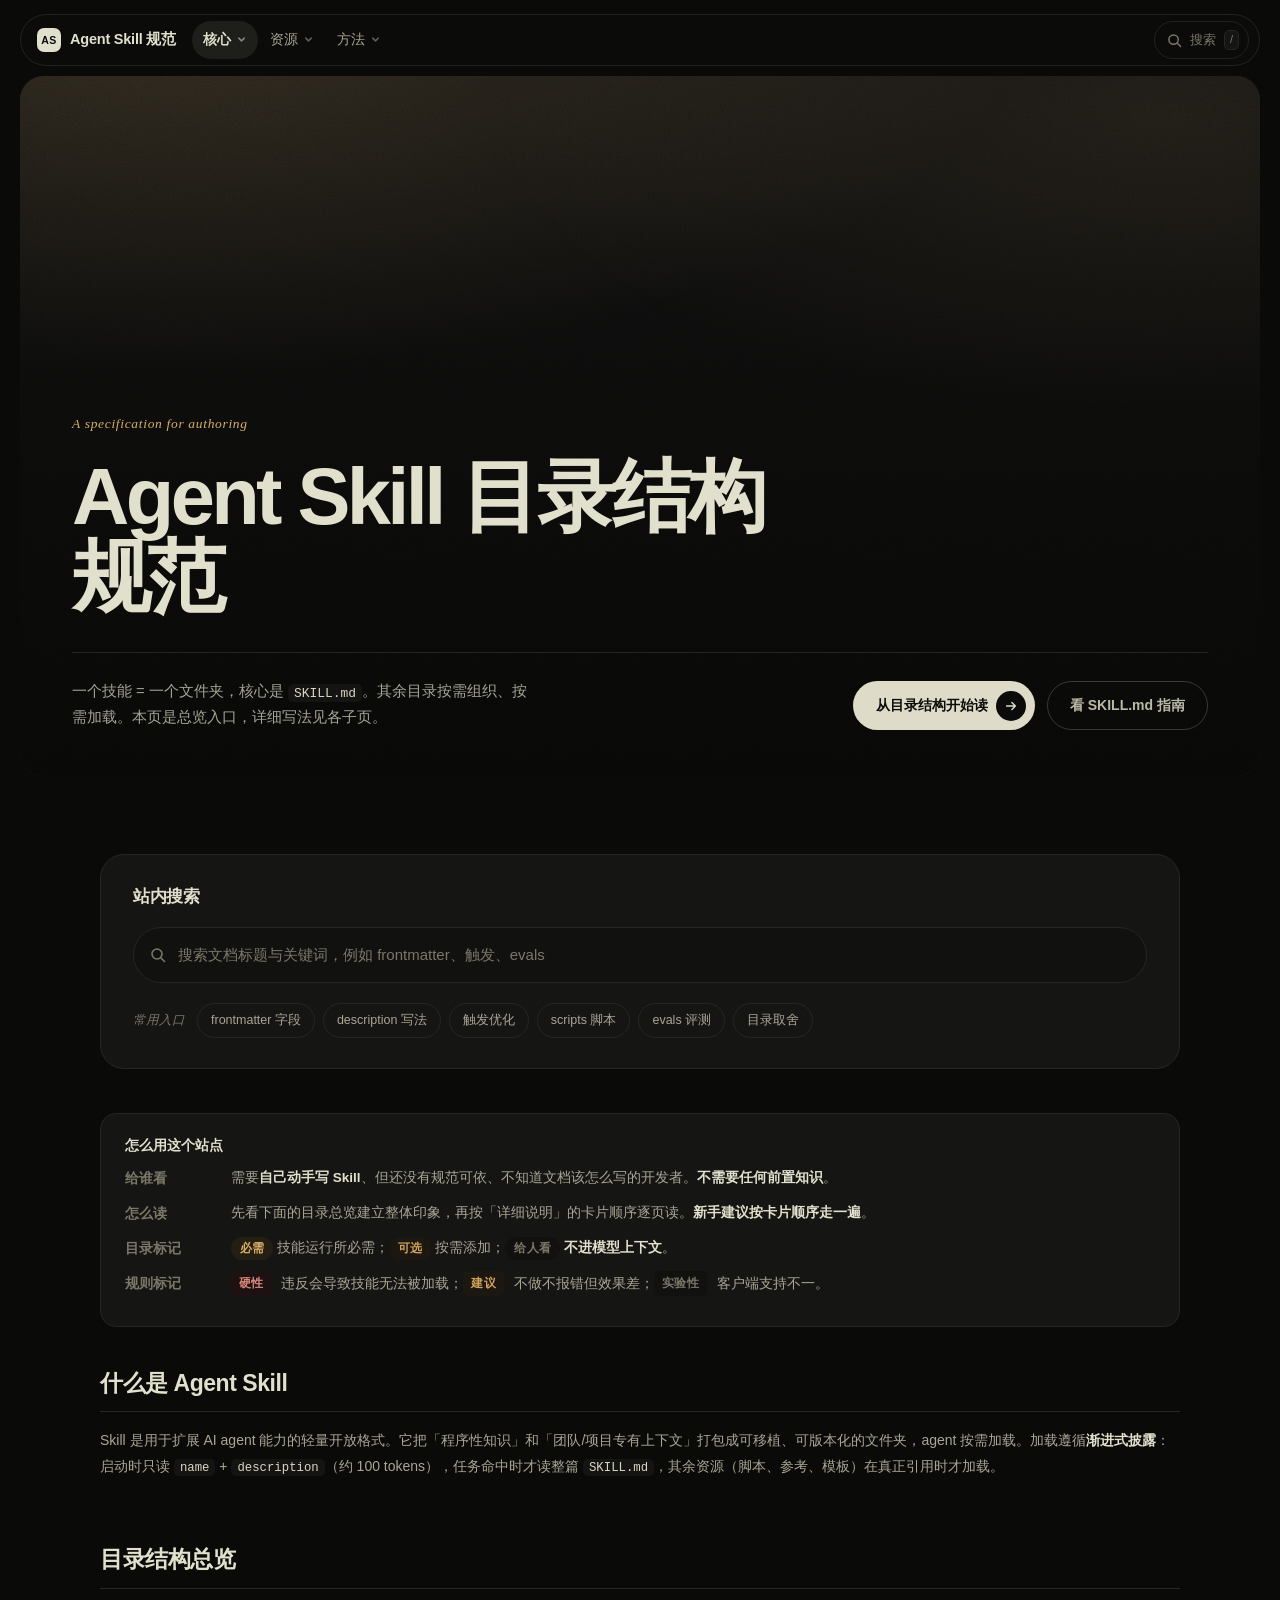
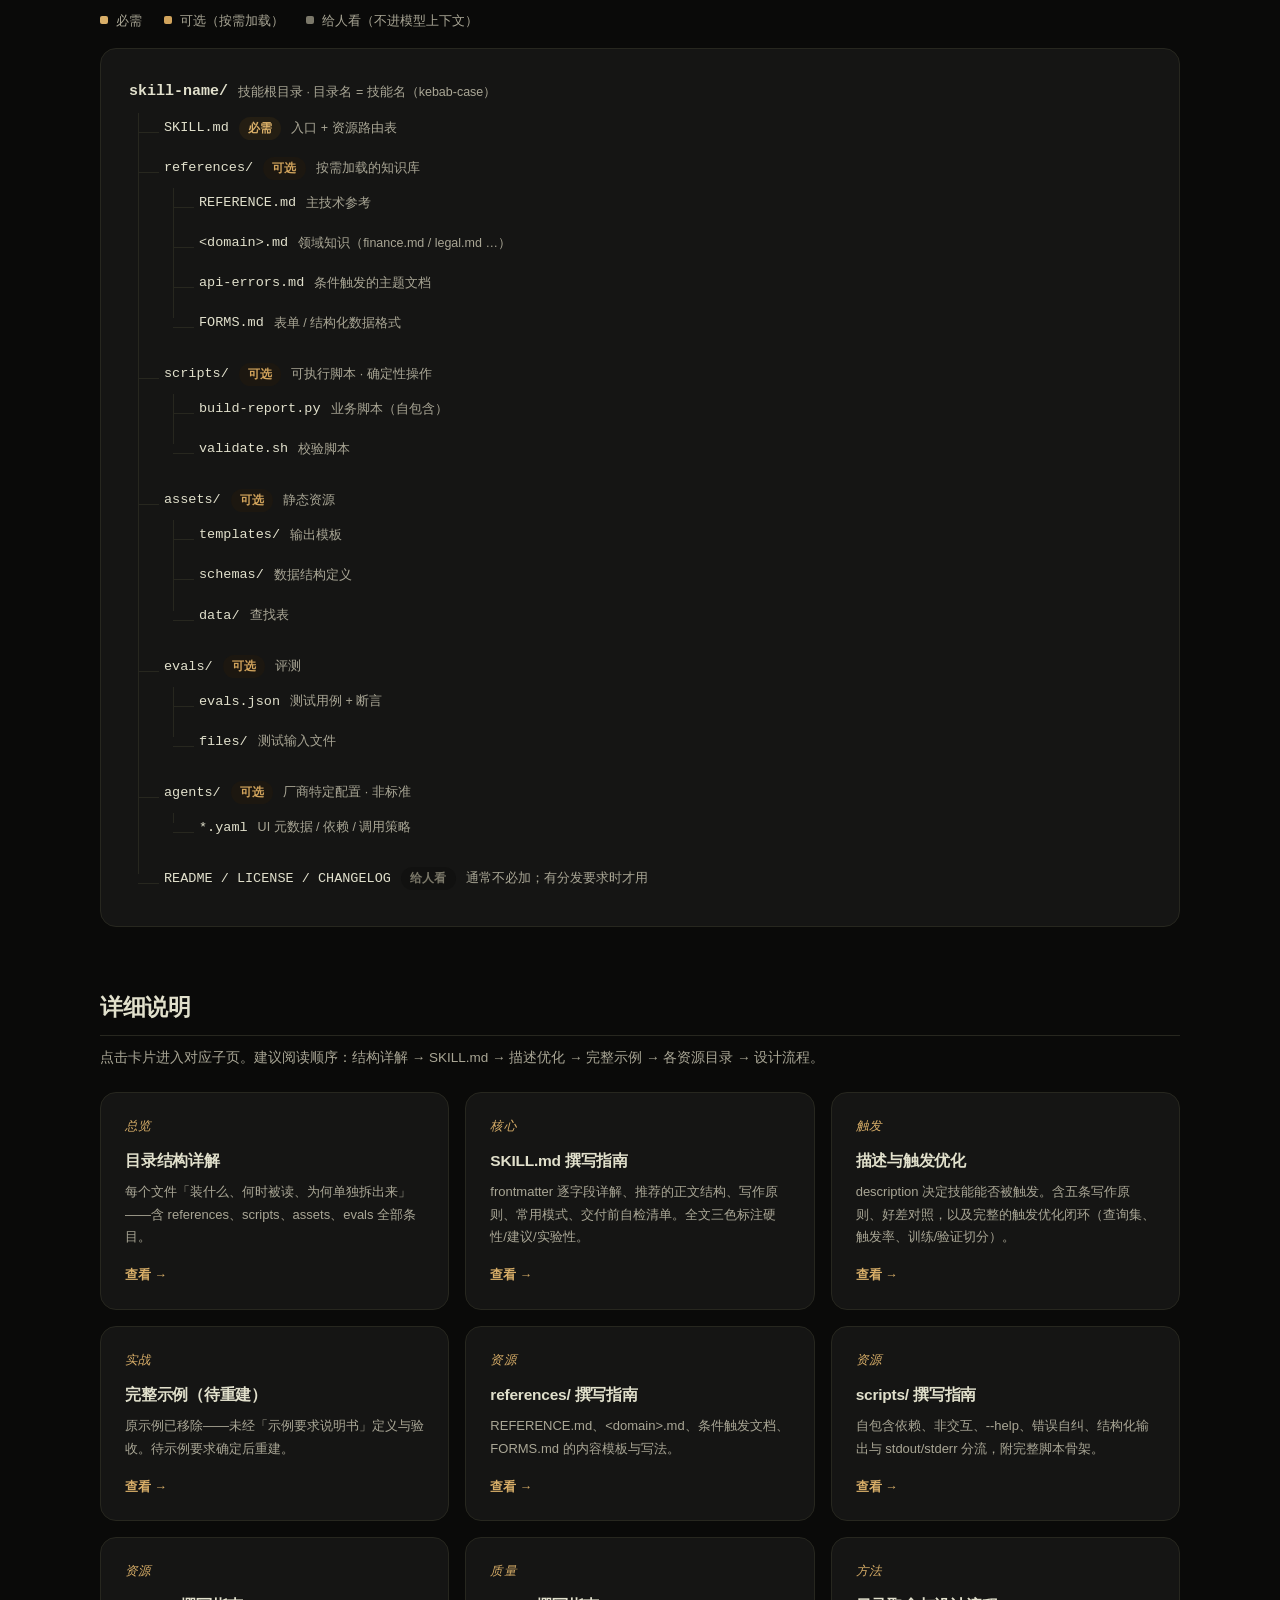
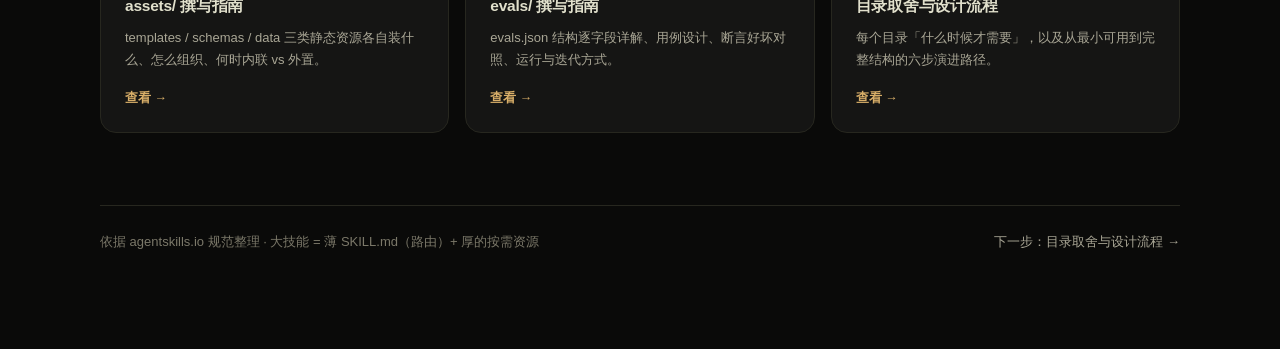
==== commit f9d586eb: "refactor(ui): 全站视觉与前端体系重构 - 顶部导航改为三组下拉（核心 / 资源 / 方法），替代原 10 项平铺 - 双基调主题：首页 theme-dark（影院），内容页纸感基调 - " ====
--- a/index.html
+++ b/index.html
@@ -4,165 +4,672 @@
 <meta charset="UTF-8">
 <meta name="viewport" content="width=device-width, initial-scale=1">
 <title>Agent Skill 目录结构规范</title>
+<meta name="description" content="Agent Skill 撰写规范站点：目录结构、SKILL.md 写法、描述与触发、各资源目录与设计流程。">
 <link rel="stylesheet" href="skill-spec.css">
 </head>
-<body>
-
-<header class="topbar">
-  <div class="inner">
-    <a class="brand" href="index.html">Agent Skill 规范 <span>/ 目录结构</span></a>
-    <nav class="topnav">
-      <a href="index.html" class="active">首页</a>
-      <a href="structure-detail.html">结构详解</a>
-      <a href="skill-md.html">SKILL.md</a>
-      <a href="description.html">描述优化</a>
-      <a href="examples.html">示例</a>
-      <a href="references.html">references/</a>
-      <a href="scripts.html">scripts/</a>
-      <a href="assets.html">assets/</a>
-      <a href="evals.html">evals/</a>
-      <a href="design.html">设计流程</a>
+<body class="theme-dark">
+
+<header class="topbar" id="topbar">
+  <div class="topbar-inner">
+    <a class="brand" href="index.html">
+      <span class="brand-mark" aria-hidden="true">AS</span>
+      <span class="brand-text">Agent Skill 规范</span>
+    </a>
+
+    <nav class="topnav" id="topnav" aria-label="站点导航">
+      <div class="navgroup active">
+        <button class="navgroup-btn" type="button" aria-expanded="false">核心
+          <svg width="11" height="11" viewBox="0 0 12 12" fill="none" aria-hidden="true"><path d="M3 4.5 6 7.5 9 4.5" stroke="currentColor" stroke-width="1.6" stroke-linecap="round" stroke-linejoin="round"/></svg>
+        </button>
+        <div class="navgroup-menu">
+          <a href="index.html" class="active"><b>首页 · 总览</b><span>什么是 Agent Skill、渐进式加载与目录总览</span></a>
+          <a href="structure-detail.html"><b>目录结构详解</b><span>每个文件装什么、何时被读、为何要单独拆出来</span></a>
+          <a href="skill-md.html"><b>SKILL.md 撰写指南</b><span>frontmatter 逐字段详解、正文结构与写作原则</span></a>
+          <a href="description.html"><b>描述与触发优化</b><span>description 决定触发；五条原则与优化闭环</span></a>
+        </div>
+      </div>
+      <div class="navgroup">
+        <button class="navgroup-btn" type="button" aria-expanded="false">资源
+          <svg width="11" height="11" viewBox="0 0 12 12" fill="none" aria-hidden="true"><path d="M3 4.5 6 7.5 9 4.5" stroke="currentColor" stroke-width="1.6" stroke-linecap="round" stroke-linejoin="round"/></svg>
+        </button>
+        <div class="navgroup-menu">
+          <a href="references.html"><b>references/ 撰写指南</b><span>主技术参考、领域知识、条件触发文档与 FORMS.md</span></a>
+          <a href="scripts.html"><b>scripts/ 撰写指南</b><span>自包含依赖、非交互、错误自纠与 stdout/stderr 分流</span></a>
+          <a href="assets.html"><b>assets/ 撰写指南</b><span>templates / schemas / data 三类静态资源</span></a>
+          <a href="evals.html"><b>evals/ 撰写指南</b><span>evals.json 结构、用例设计、断言与判分迭代</span></a>
+        </div>
+      </div>
+      <div class="navgroup">
+        <button class="navgroup-btn" type="button" aria-expanded="false">方法
+          <svg width="11" height="11" viewBox="0 0 12 12" fill="none" aria-hidden="true"><path d="M3 4.5 6 7.5 9 4.5" stroke="currentColor" stroke-width="1.6" stroke-linecap="round" stroke-linejoin="round"/></svg>
+        </button>
+        <div class="navgroup-menu">
+          <a href="design.html"><b>目录取舍与设计流程</b><span>什么时候才需要哪个目录；六步演进路径</span></a>
+          <a href="examples.html"><b>完整示例</b><span>真实技能从最小版长成完整版的全过程</span></a>
+        </div>
+      </div>
     </nav>
+
+    <button class="search-btn" id="searchBtn" type="button" aria-label="站内搜索">
+      <svg width="15" height="15" viewBox="0 0 16 16" fill="none" aria-hidden="true"><circle cx="7" cy="7" r="5" stroke="currentColor" stroke-width="1.6"/><path d="m11 11 3.5 3.5" stroke="currentColor" stroke-width="1.6" stroke-linecap="round"/></svg>
+      <span class="search-btn-text">搜索</span>
+      <kbd>/</kbd>
+    </button>
+
+    <button class="nav-toggle" id="navToggle" type="button" aria-label="展开导航" aria-expanded="false">
+      <span></span><span></span><span></span>
+    </button>
   </div>
 </header>
 
-<div class="wrap">
-
-  <div class="hero">
-    <h1>Agent Skill 目录结构规范</h1>
-    <p class="sub">一个技能 = 一个文件夹，核心是 <code>SKILL.md</code>。其余目录按需组织、按需加载。本页是总览入口，详细写法见各子页。</p>
+<section class="hero">
+  <div class="hero-card">
+    <div class="hero-body">
+      <p class="eyebrow">A specification for authoring</p>
+      <h1>Agent Skill 目录结构规范</h1>
+      <div class="hero-foot">
+        <p class="sub">一个技能 = 一个文件夹，核心是 <code>SKILL.md</code>。其余目录按需组织、按需加载。本页是总览入口，详细写法见各子页。</p>
+        <div class="hero-actions">
+          <a class="btn primary" href="structure-detail.html">从目录结构开始读<span class="btn-dot" aria-hidden="true"><svg width="14" height="14" viewBox="0 0 16 16" fill="none"><path d="M3 8h10M9 4l4 4-4 4" stroke="currentColor" stroke-width="1.7" stroke-linecap="round" stroke-linejoin="round"/></svg></span></a>
+          <a class="btn ghost" href="skill-md.html">看 SKILL.md 指南</a>
+        </div>
+      </div>
+    </div>
   </div>
-
-  <div class="card tight">
-    <h4>怎么用这个站点</h4>
-    <div class="fline"><b>给谁看</b><span>需要<b>自己动手写 Skill</b>、但还没有规范可依、不知道文档该怎么写的开发者。<b>不需要任何前置知识</b>。</span></div>
-    <div class="fline"><b>怎么读</b><span>先看下面的目录总览建立整体印象，再按「详细说明」的卡片顺序逐页读。<b>新手建议按卡片顺序走一遍</b>。</span></div>
-    <div class="fline"><b>目录标记</b><span><span class="badge req">必需</span> 技能运行所必需；<span class="badge opt">可选</span> 按需添加；<span class="badge hum">给人看</span> <b>不进模型上下文</b>。</span></div>
-    <div class="fline"><b>规则标记</b><span><i class="mk hard">硬性</i> 违反会导致技能无法被加载；<i class="mk advice">建议</i> 不做不报错但效果差；<i class="mk exp">实验性</i> 客户端支持不一。</span></div>
+</section>
+
+<div class="shell">
+  <main class="content" id="content">
+    <section class="search-block" id="searchBlock">
+      <h2>站内搜索</h2>
+      <div class="search-field">
+        <svg width="16" height="16" viewBox="0 0 16 16" fill="none" aria-hidden="true"><circle cx="7" cy="7" r="5" stroke="currentColor" stroke-width="1.6"/><path d="m11 11 3.5 3.5" stroke="currentColor" stroke-width="1.6" stroke-linecap="round"/></svg>
+        <input id="homeSearch" type="search" aria-label="站内搜索"
+               placeholder="搜索文档标题与关键词，例如 frontmatter、触发、evals"
+               autocomplete="off" spellcheck="false">
+      </div>
+      <div class="search-results" id="homeResults" hidden></div>
+      <div class="quicktags">
+        <span class="label">常用入口</span>
+        <a class="tag-pill" href="#q=frontmatter">frontmatter 字段</a>
+        <a class="tag-pill" href="#q=description">description 写法</a>
+        <a class="tag-pill" href="#q=触发">触发优化</a>
+        <a class="tag-pill" href="#q=脚本">scripts 脚本</a>
+        <a class="tag-pill" href="#q=评测">evals 评测</a>
+        <a class="tag-pill" href="#q=设计">目录取舍</a>
+      </div>
+    </section>
+
+    <div class="card tight">
+      <h4>怎么用这个站点</h4>
+      <div class="fline"><b>给谁看</b><span>需要<b>自己动手写 Skill</b>、但还没有规范可依、不知道文档该怎么写的开发者。<b>不需要任何前置知识</b>。</span></div>
+      <div class="fline"><b>怎么读</b><span>先看下面的目录总览建立整体印象，再按「详细说明」的卡片顺序逐页读。<b>新手建议按卡片顺序走一遍</b>。</span></div>
+      <div class="fline"><b>目录标记</b><span><span class="badge req">必需</span> 技能运行所必需；<span class="badge opt">可选</span> 按需添加；<span class="badge hum">给人看</span> <b>不进模型上下文</b>。</span></div>
+      <div class="fline"><b>规则标记</b><span><i class="mk hard">硬性</i> 违反会导致技能无法被加载；<i class="mk advice">建议</i> 不做不报错但效果差；<i class="mk exp">实验性</i> 客户端支持不一。</span></div>
+    </div>
+
+    <h2>什么是 Agent Skill</h2>
+    <p class="muted">Skill 是用于扩展 AI agent 能力的轻量开放格式。它把「程序性知识」和「团队/项目专有上下文」打包成可移植、可版本化的文件夹，agent 按需加载。加载遵循<b>渐进式披露</b>：启动时只读 <code>name</code> + <code>description</code>（约 100 tokens），任务命中时才读整篇 <code>SKILL.md</code>，其余资源（脚本、参考、模板）在真正引用时才加载。</p>
+
+    <h2>目录结构总览</h2>
+    <div class="legend">
+      <span><i class="dot req"></i>必需</span>
+      <span><i class="dot opt"></i>可选（按需加载）</span>
+      <span><i class="dot hum"></i>给人看（不进模型上下文）</span>
+    </div>
+    <div class="card">
+      <ul class="tree">
+        <li>
+          <div class="row"><span class="nm root">skill-name/</span><span class="desc">技能根目录 · 目录名 = 技能名（kebab-case）</span></div>
+          <ul>
+            <li><div class="row"><span class="nm">SKILL.md</span><span class="badge req">必需</span><span class="desc">入口 + 资源路由表</span></div></li>
+            <li>
+              <div class="row"><span class="nm">references/</span><span class="badge opt">可选</span><span class="desc">按需加载的知识库</span></div>
+              <ul>
+                <li><div class="row"><span class="nm">REFERENCE.md</span><span class="desc">主技术参考</span></div></li>
+                <li><div class="row"><span class="nm">&lt;domain&gt;.md</span><span class="desc">领域知识（finance.md / legal.md …）</span></div></li>
+                <li><div class="row"><span class="nm">api-errors.md</span><span class="desc">条件触发的主题文档</span></div></li>
+                <li><div class="row"><span class="nm">FORMS.md</span><span class="desc">表单 / 结构化数据格式</span></div></li>
+              </ul>
+            </li>
+            <li>
+              <div class="row"><span class="nm">scripts/</span><span class="badge opt">可选</span><span class="desc">可执行脚本 · 确定性操作</span></div>
+              <ul>
+                <li><div class="row"><span class="nm">build-report.py</span><span class="desc">业务脚本（自包含）</span></div></li>
+                <li><div class="row"><span class="nm">validate.sh</span><span class="desc">校验脚本</span></div></li>
+              </ul>
+            </li>
+            <li>
+              <div class="row"><span class="nm">assets/</span><span class="badge opt">可选</span><span class="desc">静态资源</span></div>
+              <ul>
+                <li><div class="row"><span class="nm">templates/</span><span class="desc">输出模板</span></div></li>
+                <li><div class="row"><span class="nm">schemas/</span><span class="desc">数据结构定义</span></div></li>
+                <li><div class="row"><span class="nm">data/</span><span class="desc">查找表</span></div></li>
+              </ul>
+            </li>
+            <li>
+              <div class="row"><span class="nm">evals/</span><span class="badge opt">可选</span><span class="desc">评测</span></div>
+              <ul>
+                <li><div class="row"><span class="nm">evals.json</span><span class="desc">测试用例 + 断言</span></div></li>
+                <li><div class="row"><span class="nm">files/</span><span class="desc">测试输入文件</span></div></li>
+              </ul>
+            </li>
+            <li>
+              <div class="row"><span class="nm">agents/</span><span class="badge opt">可选</span><span class="desc">厂商特定配置 · 非标准</span></div>
+              <ul>
+                <li><div class="row"><span class="nm">*.yaml</span><span class="desc">UI 元数据 / 依赖 / 调用策略</span></div></li>
+              </ul>
+            </li>
+            <li><div class="row"><span class="nm">README / LICENSE / CHANGELOG</span><span class="badge hum">给人看</span><span class="desc">通常不必加；有分发要求时才用</span></div></li>
+          </ul>
+        </li>
+      </ul>
+    </div>
+
+    <h2>详细说明</h2>
+    <p class="h2sub">点击卡片进入对应子页。建议阅读顺序：结构详解 → SKILL.md → 描述优化 → 完整示例 → 各资源目录 → 设计流程。</p>
+    <div class="cards">
+      <a class="navcard" href="structure-detail.html">
+        <span class="tag">总览</span>
+        <h3>目录结构详解</h3>
+        <p>每个文件「装什么、何时被读、为何单独拆出来」——含 references、scripts、assets、evals 全部条目。</p>
+        <span class="go">查看 →</span>
+      </a>
+      <a class="navcard" href="skill-md.html">
+        <span class="tag">核心</span>
+        <h3>SKILL.md 撰写指南</h3>
+        <p>frontmatter 逐字段详解、推荐的正文结构、写作原则、常用模式、交付前自检清单。全文三色标注硬性/建议/实验性。</p>
+        <span class="go">查看 →</span>
+      </a>
+      <a class="navcard" href="description.html">
+        <span class="tag">触发</span>
+        <h3>描述与触发优化</h3>
+        <p>description 决定技能能否被触发。含五条写作原则、好差对照，以及完整的触发优化闭环（查询集、触发率、训练/验证切分）。</p>
+        <span class="go">查看 →</span>
+      </a>
+      <a class="navcard" href="examples.html">
+        <span class="tag">实战</span>
+        <h3>完整示例（待重建）</h3>
+        <p>原示例已移除——未经「示例要求说明书」定义与验收。待示例要求确定后重建。</p>
+        <span class="go">查看 →</span>
+      </a>
+      <a class="navcard" href="references.html">
+        <span class="tag">资源</span>
+        <h3>references/ 撰写指南</h3>
+        <p>REFERENCE.md、&lt;domain&gt;.md、条件触发文档、FORMS.md 的内容模板与写法。</p>
+        <span class="go">查看 →</span>
+      </a>
+      <a class="navcard" href="scripts.html">
+        <span class="tag">资源</span>
+        <h3>scripts/ 撰写指南</h3>
+        <p>自包含依赖、非交互、--help、错误自纠、结构化输出与 stdout/stderr 分流，附完整脚本骨架。</p>
+        <span class="go">查看 →</span>
+      </a>
+      <a class="navcard" href="assets.html">
+        <span class="tag">资源</span>
+        <h3>assets/ 撰写指南</h3>
+        <p>templates / schemas / data 三类静态资源各自装什么、怎么组织、何时内联 vs 外置。</p>
+        <span class="go">查看 →</span>
+      </a>
+      <a class="navcard" href="evals.html">
+        <span class="tag">质量</span>
+        <h3>evals/ 撰写指南</h3>
+        <p>evals.json 结构逐字段详解、用例设计、断言好坏对照、运行与迭代方式。</p>
+        <span class="go">查看 →</span>
+      </a>
+      <a class="navcard" href="design.html">
+        <span class="tag">方法</span>
+        <h3>目录取舍与设计流程</h3>
+        <p>每个目录「什么时候才需要」，以及从最小可用到完整结构的六步演进路径。</p>
+        <span class="go">查看 →</span>
+      </a>
+    </div>
+
+    <footer>
+      <span>依据 agentskills.io 规范整理 · 大技能 = 薄 SKILL.md（路由）+ 厚的按需资源</span>
+      <span><a href="design.html">下一步：目录取舍与设计流程 →</a></span>
+    </footer>
+  </main>
+</div>
+
+<!-- 站内搜索面板（全站可用，索引见页内脚本） -->
+<div class="palette" id="palette" hidden>
+  <div class="palette-mask" data-close></div>
+  <div class="palette-box" role="dialog" aria-modal="true" aria-label="站内搜索">
+    <div class="palette-head">
+      <svg width="15" height="15" viewBox="0 0 16 16" fill="none" aria-hidden="true"><circle cx="7" cy="7" r="5" stroke="currentColor" stroke-width="1.6"/><path d="m11 11 3.5 3.5" stroke="currentColor" stroke-width="1.6" stroke-linecap="round"/></svg>
+      <input id="paletteInput" type="search" placeholder="搜索文档标题、关键词…" autocomplete="off" spellcheck="false">
+      <button class="palette-esc" type="button" data-close>Esc</button>
+    </div>
+    <div class="palette-body" id="paletteBody"></div>
+    <div class="palette-foot">↑↓ 选择 · Enter 打开 · Esc 关闭</div>
   </div>
-
-  <h2>什么是 Agent Skill</h2>
-  <p class="muted">Skill 是用于扩展 AI agent 能力的轻量开放格式。它把「程序性知识」和「团队/项目专有上下文」打包成可移植、可版本化的文件夹，agent 按需加载。加载遵循<b>渐进式披露</b>：启动时只读 <code>name</code> + <code>description</code>（约 100 tokens），任务命中时才读整篇 <code>SKILL.md</code>，其余资源（脚本、参考、模板）在真正引用时才加载。</p>
-
-  <h2>目录结构总览</h2>
-  <div class="legend">
-    <span><i class="dot req"></i>必需</span>
-    <span><i class="dot opt"></i>可选（按需加载）</span>
-    <span><i class="dot hum"></i>给人看（不进模型上下文）</span>
-  </div>
-  <div class="card">
-    <ul class="tree">
-      <li>
-        <div class="row"><span class="nm root">skill-name/</span><span class="desc">技能根目录 · 目录名 = 技能名（kebab-case）</span></div>
-        <ul>
-          <li><div class="row"><span class="nm">SKILL.md</span><span class="badge req">必需</span><span class="desc">入口 + 资源路由表</span></div></li>
-          <li>
-            <div class="row"><span class="nm">references/</span><span class="badge opt">可选</span><span class="desc">按需加载的知识库</span></div>
-            <ul>
-              <li><div class="row"><span class="nm">REFERENCE.md</span><span class="desc">主技术参考</span></div></li>
-              <li><div class="row"><span class="nm">&lt;domain&gt;.md</span><span class="desc">领域知识（finance.md / legal.md …）</span></div></li>
-              <li><div class="row"><span class="nm">api-errors.md</span><span class="desc">条件触发的主题文档</span></div></li>
-              <li><div class="row"><span class="nm">FORMS.md</span><span class="desc">表单 / 结构化数据格式</span></div></li>
-            </ul>
-          </li>
-          <li>
-            <div class="row"><span class="nm">scripts/</span><span class="badge opt">可选</span><span class="desc">可执行脚本 · 确定性操作</span></div>
-            <ul>
-              <li><div class="row"><span class="nm">build-report.py</span><span class="desc">业务脚本（自包含）</span></div></li>
-              <li><div class="row"><span class="nm">validate.sh</span><span class="desc">校验脚本</span></div></li>
-            </ul>
-          </li>
-          <li>
-            <div class="row"><span class="nm">assets/</span><span class="badge opt">可选</span><span class="desc">静态资源</span></div>
-            <ul>
-              <li><div class="row"><span class="nm">templates/</span><span class="desc">输出模板</span></div></li>
-              <li><div class="row"><span class="nm">schemas/</span><span class="desc">数据结构定义</span></div></li>
-              <li><div class="row"><span class="nm">data/</span><span class="desc">查找表</span></div></li>
-            </ul>
-          </li>
-          <li>
-            <div class="row"><span class="nm">evals/</span><span class="badge opt">可选</span><span class="desc">评测</span></div>
-            <ul>
-              <li><div class="row"><span class="nm">evals.json</span><span class="desc">测试用例 + 断言</span></div></li>
-              <li><div class="row"><span class="nm">files/</span><span class="desc">测试输入文件</span></div></li>
-            </ul>
-          </li>
-          <li>
-            <div class="row"><span class="nm">agents/</span><span class="badge opt">可选</span><span class="desc">厂商特定配置 · 非标准</span></div>
-            <ul>
-              <li><div class="row"><span class="nm">*.yaml</span><span class="desc">UI 元数据 / 依赖 / 调用策略</span></div></li>
-            </ul>
-          </li>
-          <li><div class="row"><span class="nm">README / LICENSE / CHANGELOG</span><span class="badge hum">给人看</span><span class="desc">通常不必加；有分发要求时才用</span></div></li>
-        </ul>
-      </li>
-    </ul>
-  </div>
-
-  <h2>详细说明</h2>
-  <p class="h2sub">点击卡片进入对应子页。建议阅读顺序：结构详解 → SKILL.md → 描述优化 → 完整示例 → 各资源目录 → 设计流程。</p>
-  <div class="cards">
-    <a class="navcard" href="structure-detail.html">
-      <span class="tag">总览</span>
-      <h3>目录结构详解</h3>
-      <p>每个文件「装什么、何时被读、为何单独拆出来」——含 references、scripts、assets、evals 全部条目。</p>
-      <span class="go">查看 →</span>
-    </a>
-    <a class="navcard" href="skill-md.html">
-      <span class="tag">核心</span>
-      <h3>SKILL.md 撰写指南</h3>
-      <p>frontmatter 逐字段详解、推荐的正文结构、写作原则、常用模式、交付前自检清单。全文三色标注硬性/建议/实验性。</p>
-      <span class="go">查看 →</span>
-    </a>
-    <a class="navcard" href="description.html">
-      <span class="tag">触发</span>
-      <h3>描述与触发优化</h3>
-      <p>description 决定技能能否被触发。含五条写作原则、好差对照，以及完整的触发优化闭环（查询集、触发率、训练/验证切分）。</p>
-      <span class="go">查看 →</span>
-    </a>
-    <a class="navcard" href="examples.html">
-      <span class="tag">实战</span>
-      <h3>完整示例：skill-authoring</h3>
-      <p>一个真实技能从最小版逐阶段长成完整版的全过程，含完整目录总览与可手动执行的验证步骤。</p>
-      <span class="go">查看 →</span>
-    </a>
-    <a class="navcard" href="references.html">
-      <span class="tag">资源</span>
-      <h3>references/ 撰写指南</h3>
-      <p>REFERENCE.md、&lt;domain&gt;.md、条件触发文档、FORMS.md 的内容模板与写法。</p>
-      <span class="go">查看 →</span>
-    </a>
-    <a class="navcard" href="scripts.html">
-      <span class="tag">资源</span>
-      <h3>scripts/ 撰写指南</h3>
-      <p>自包含依赖、非交互、--help、错误自纠、结构化输出与 stdout/stderr 分流，附完整脚本骨架。</p>
-      <span class="go">查看 →</span>
-    </a>
-    <a class="navcard" href="assets.html">
-      <span class="tag">资源</span>
-      <h3>assets/ 撰写指南</h3>
-      <p>templates / schemas / data 三类静态资源各自装什么、怎么组织、何时内联 vs 外置。</p>
-      <span class="go">查看 →</span>
-    </a>
-    <a class="navcard" href="evals.html">
-      <span class="tag">质量</span>
-      <h3>evals/ 撰写指南</h3>
-      <p>evals.json 结构逐字段详解、用例设计、断言好坏对照、运行与迭代方式。</p>
-      <span class="go">查看 →</span>
-    </a>
-    <a class="navcard" href="design.html">
-      <span class="tag">方法</span>
-      <h3>目录取舍与设计流程</h3>
-      <p>每个目录「什么时候才需要」，以及从最小可用到完整结构的六步演进路径。</p>
-      <span class="go">查看 →</span>
-    </a>
-  </div>
-
-  <footer>
-    <span>依据 agentskills.io 规范整理 · 大技能 = 薄 SKILL.md（路由）+ 厚的按需资源</span>
-    <span><a href="design.html">下一步：目录取舍与设计流程 →</a></span>
-  </footer>
-
 </div>
+
+<!-- 回到顶部 -->
+<button class="to-top" id="toTop" type="button" aria-label="回到顶部" hidden>
+  <svg width="16" height="16" viewBox="0 0 16 16" fill="none" aria-hidden="true"><path d="M8 13V3.5M8 3.5 4 7.5M8 3.5l4 4" stroke="currentColor" stroke-width="1.7" stroke-linecap="round" stroke-linejoin="round"/></svg>
+</button>
+
+<script>
+/* ==========================================================================
+   全站交互脚本（内联在各页，保证单页可独立打开）
+   1 顶部导航滚动阴影 · 2 移动端导航 · 3 分组下拉 · 4 侧边目录（生成/折叠/高亮）
+   5 代码块复制 · 6 回到顶部 · 7 站内搜索（面板 + 首页搜索区）
+   ========================================================================== */
+(function () {
+  'use strict';
+
+  var $  = function (s, r) { return (r || document).querySelector(s); };
+  var $$ = function (s, r) { return Array.prototype.slice.call((r || document).querySelectorAll(s)); };
+
+  /* ---------- 站内搜索索引（与 README 的页面清单保持同步） ---------- */
+  var SEARCH_INDEX = [
+    { t: '首页 · 总览',            u: 'index.html',            d: '什么是 Agent Skill、渐进式加载、目录结构总览',   k: '首页 总览 渐进式披露 目录结构' },
+    { t: '目录结构详解',            u: 'structure-detail.html', d: '每个文件装什么、何时被读、为何要单独拆出来',       k: '目录 结构 详解 references scripts assets evals agents' },
+    { t: 'SKILL.md 撰写指南',       u: 'skill-md.html',         d: 'frontmatter 逐字段详解、正文结构与写作原则',       k: 'skill.md frontmatter name description license compatibility metadata allowed-tools 正文结构' },
+    { t: '描述与触发优化',          u: 'description.html',      d: 'description 决定触发；五条原则与触发优化闭环',      k: 'description 描述 触发 优化 查询集 触发率 验证集' },
+    { t: 'references/ 撰写指南',    u: 'references.html',       d: '主技术参考、领域知识、条件触发文档与 FORMS.md',     k: 'references reference.md domain forms 领域 参考 条件触发' },
+    { t: 'scripts/ 撰写指南',       u: 'scripts.html',          d: '自包含依赖、非交互、错误自纠与 stdout/stderr 分流', k: 'scripts 脚本 自包含 非交互 help 退出码 dry-run stdout stderr' },
+    { t: 'assets/ 撰写指南',        u: 'assets.html',           d: 'templates / schemas / data 三类静态资源',          k: 'assets templates schemas data 模板 查找表 数据结构' },
+    { t: 'evals/ 撰写指南',         u: 'evals.html',            d: 'evals.json 结构、用例设计、断言与判分迭代',         k: 'evals 评测 断言 用例 判分 迭代' },
+    { t: '目录取舍与设计流程',      u: 'design.html',           d: '什么时候才需要哪个目录；六步演进路径',             k: '设计 流程 取舍 演进 决策 最小可用' },
+    { t: '完整示例',                u: 'examples.html',         d: '真实技能从最小版长成完整版的全过程（待重建）',       k: '示例 example 实战 演进' }
+  ];
+
+  /* ---------- 1 / 6. 顶部导航阴影 + 回到顶部显隐 ---------- */
+  var topbar = $('#topbar');
+  var toTop = $('#toTop');
+
+  function syncTopbar() {
+    if (topbar) topbar.classList.toggle('scrolled', window.scrollY > 8);
+  }
+  function syncToTop() {
+    if (toTop) toTop.hidden = window.scrollY <= 420;
+  }
+  if (toTop) {
+    toTop.addEventListener('click', function () {
+      window.scrollTo({ top: 0, behavior: 'smooth' });
+    });
+  }
+
+  var ticking = false;
+  window.addEventListener('scroll', function () {
+    if (ticking) return;
+    ticking = true;
+    window.requestAnimationFrame(function () {
+      syncTopbar(); syncToTop(); syncSpy();
+      ticking = false;
+    });
+  }, { passive: true });
+
+  /* ---------- 2. 移动端导航抽屉 ---------- */
+  var navToggle = $('#navToggle');
+  var topnav = $('#topnav');
+  if (navToggle && topnav) {
+    navToggle.addEventListener('click', function () {
+      var open = topnav.classList.toggle('open');
+      navToggle.classList.toggle('is-open', open);
+      navToggle.setAttribute('aria-expanded', open ? 'true' : 'false');
+    });
+  }
+
+  /* ---------- 3. 分组下拉（点击切换；桌面悬停由 CSS 负责） ---------- */
+  function closeGroups() {
+    $$('.navgroup.open').forEach(function (g) {
+      g.classList.remove('open');
+      var b = $('.navgroup-btn', g);
+      if (b) b.setAttribute('aria-expanded', 'false');
+    });
+  }
+  $$('.navgroup-btn').forEach(function (btn) {
+    btn.addEventListener('click', function (e) {
+      e.preventDefault();
+      e.stopPropagation();
+      var group = btn.parentNode;
+      var willOpen = !group.classList.contains('open');
+      closeGroups();
+      if (willOpen) {
+        group.classList.add('open');
+        btn.setAttribute('aria-expanded', 'true');
+      }
+    });
+  });
+  document.addEventListener('click', closeGroups);
+
+  /* ---------- 4. 侧边目录 ---------- */
+  var content = $('#content');
+  var tocBox = $('#toc');
+  var sidebar = $('#sidebar');
+  var sidebarHead = $('#sidebarHead');
+  var spyItems = [];
+
+  if (sidebarHead && sidebar) {
+    var toggleSidebar = function () {
+      var open = sidebar.classList.toggle('open');
+      sidebarHead.setAttribute('aria-expanded', open ? 'true' : 'false');
+    };
+    sidebarHead.addEventListener('click', toggleSidebar);
+    sidebarHead.addEventListener('keydown', function (e) {
+      if (e.key === 'Enter' || e.key === ' ') { e.preventDefault(); toggleSidebar(); }
+    });
+  }
+
+  if (content && tocBox) {
+    /* 4.1 收集章节：h2 与 .dirblock 为一级，其间的 h3 为二级 */
+    var groups = [];
+    var cursor = null;
+    $$('h2, h3, .dirblock', content).forEach(function (node) {
+      if (node.classList.contains('dirblock')) {
+        var nm = $('.dirtitle .nm', node);
+        groups.push({ el: node, label: nm ? nm.textContent.trim() : '目录', kids: [] });
+        cursor = null;
+      } else if (node.tagName === 'H2') {
+        cursor = { el: node, label: node.textContent.trim(), kids: [] };
+        groups.push(cursor);
+      } else if (node.tagName === 'H3' && cursor) {
+        cursor.kids.push({ el: node, label: node.textContent.trim() });
+      }
+    });
+
+    /* 4.2 渲染目录 */
+    var seq = 0;
+    groups.forEach(function (g) {
+      if (!g.el.id) g.el.id = 'sec-' + (++seq);
+
+      var item = document.createElement('div');
+      item.className = 'toc-item';
+      var row = document.createElement('div');
+      row.className = 'toc-row';
+
+      var link = document.createElement('a');
+      link.className = 'toc-link';
+      link.href = '#' + g.el.id;
+      link.textContent = g.label;
+      link.title = g.label;
+      row.appendChild(link);
+      spyItems.push({ el: g.el, link: link });
+
+      item.appendChild(row);
+
+      if (g.kids.length) {
+        var caret = document.createElement('button');
+        caret.type = 'button';
+        caret.className = 'toc-caret';
+        caret.setAttribute('aria-label', '折叠或展开本节');
+        caret.setAttribute('aria-expanded', 'true');
+        caret.innerHTML = '<svg width="11" height="11" viewBox="0 0 12 12" fill="none"><path d="M3 4.5 6 7.5 9 4.5" stroke="currentColor" stroke-width="1.6" stroke-linecap="round" stroke-linejoin="round"/></svg>';
+        row.appendChild(caret);
+
+        var sub = document.createElement('div');
+        sub.className = 'toc-sub';
+        g.kids.forEach(function (k) {
+          if (!k.el.id) k.el.id = 'sec-' + (++seq);
+          var ka = document.createElement('a');
+          ka.className = 'toc-link toc-link-sub';
+          ka.href = '#' + k.el.id;
+          ka.textContent = k.label;
+          ka.title = k.label;
+          sub.appendChild(ka);
+          spyItems.push({ el: k.el, link: ka });
+        });
+        item.appendChild(sub);
+
+        caret.addEventListener('click', function (e) {
+          e.preventDefault();
+          e.stopPropagation();
+          var collapsed = item.classList.toggle('collapsed');
+          caret.setAttribute('aria-expanded', collapsed ? 'false' : 'true');
+        });
+      }
+
+      tocBox.appendChild(item);
+    });
+
+    /* 4.3 移动端点击目录项后收起面板 */
+    tocBox.addEventListener('click', function (e) {
+      if (e.target.closest('.toc-caret')) return;
+      if (window.innerWidth <= 1024 && sidebar) sidebar.classList.remove('open');
+    });
+
+    /* 4.4 本页无小节时隐藏侧栏，正文单栏居中 */
+    if (!groups.length) {
+      var layout = sidebar ? sidebar.parentNode : null;
+      if (sidebar) sidebar.hidden = true;
+      if (layout) layout.classList.add('no-sidebar');
+    }
+  }
+
+  /* 滚动高亮当前章节 */
+  function syncSpy() {
+    if (!spyItems.length) return;
+
+    var line = window.scrollY + 140;
+    var active = spyItems[0];
+    for (var i = 0; i < spyItems.length; i++) {
+      var top = spyItems[i].el.getBoundingClientRect().top + window.scrollY;
+      if (top <= line) active = spyItems[i];
+    }
+    if (active.link.classList.contains('active')) return;
+
+    spyItems.forEach(function (it) { it.link.classList.toggle('active', it === active); });
+
+    var item = active.link.parentNode;
+    if (item && item.classList.contains('collapsed')) item.classList.remove('collapsed');
+
+    /* 让当前项保持在目录可视区内 */
+    if (tocBox && tocBox.clientHeight > 60 && tocBox.scrollHeight > tocBox.clientHeight + 4) {
+      var lr = active.link.getBoundingClientRect();
+      var cr = tocBox.getBoundingClientRect();
+      var pad = 44;
+      if (lr.top < cr.top + pad) tocBox.scrollTop -= (cr.top + pad - lr.top);
+      else if (lr.bottom > cr.bottom - pad) tocBox.scrollTop += (lr.bottom - cr.bottom + pad);
+    }
+  }
+
+  /* ---------- 5. 代码块复制按钮 ---------- */
+  $$('pre').forEach(function (pre) {
+    if (pre.parentNode && pre.parentNode.classList && pre.parentNode.classList.contains('code-block')) return;
+
+    var box = document.createElement('div');
+    box.className = 'code-block';
+    pre.parentNode.insertBefore(box, pre);
+    box.appendChild(pre);
+
+    var btn = document.createElement('button');
+    btn.type = 'button';
+    btn.className = 'code-copy';
+    btn.textContent = '复制';
+    btn.addEventListener('click', function () {
+      var text = pre.innerText;
+      var done = function () {
+        btn.textContent = '已复制';
+        window.setTimeout(function () { btn.textContent = '复制'; }, 1600);
+      };
+      var fallback = function () {
+        var ta = document.createElement('textarea');
+        ta.value = text;
+        ta.setAttribute('readonly', '');
+        ta.style.position = 'fixed';
+        ta.style.top = '-1000px';
+        document.body.appendChild(ta);
+        ta.select();
+        try { document.execCommand('copy'); done(); } catch (err) { /* 忽略 */ }
+        document.body.removeChild(ta);
+      };
+      if (navigator.clipboard && navigator.clipboard.writeText) {
+        navigator.clipboard.writeText(text).then(done, fallback);
+      } else {
+        fallback();
+      }
+    });
+    box.appendChild(btn);
+  });
+
+  /* ---------- 7. 站内搜索 ---------- */
+  function escapeHtml(s) {
+    return String(s).replace(/[&<>"']/g, function (c) {
+      return { '&': '&amp;', '<': '&lt;', '>': '&gt;', '"': '&quot;', "'": '&#39;' }[c];
+    });
+  }
+  function highlight(text, q) {
+    if (!q) return escapeHtml(text);
+    var i = text.toLowerCase().indexOf(q.toLowerCase());
+    if (i < 0) return escapeHtml(text);
+    return escapeHtml(text.slice(0, i)) + '<mark>' + escapeHtml(text.slice(i, i + q.length)) +
+           '</mark>' + escapeHtml(text.slice(i + q.length));
+  }
+  function search(q) {
+    q = (q || '').trim();
+    if (!q) return SEARCH_INDEX.slice();
+    var lower = q.toLowerCase();
+    return SEARCH_INDEX.filter(function (item) {
+      return (item.t + ' ' + item.d + ' ' + item.k).toLowerCase().indexOf(lower) >= 0;
+    });
+  }
+
+  var palette = $('#palette');
+  var paletteInput = $('#paletteInput');
+  var paletteBody = $('#paletteBody');
+  var searchBtn = $('#searchBtn');
+  var activeIdx = -1;
+
+  function renderPalette(q) {
+    if (!paletteBody) return;
+    activeIdx = -1;
+    var list = search(q);
+    if (!list.length) {
+      paletteBody.innerHTML = '<div class="palette-empty">没有匹配的文档，试试「frontmatter」「触发」「evals」</div>';
+      return;
+    }
+    paletteBody.innerHTML = list.map(function (item) {
+      return '<a class="palette-item" href="' + item.u + '">' +
+             '<b>' + highlight(item.t, q) + '</b><span>' + highlight(item.d, q) + '</span></a>';
+    }).join('');
+  }
+
+  function moveActive(step) {
+    if (!paletteBody) return;
+    var items = $$('.palette-item', paletteBody);
+    if (!items.length) return;
+    var idx = activeIdx + step;
+    if (idx < 0) idx = items.length - 1;
+    if (idx >= items.length) idx = 0;
+    activeIdx = idx;
+    items.forEach(function (el, i) { el.classList.toggle('is-active', i === idx); });
+
+    var pr = items[idx].getBoundingClientRect();
+    var br = paletteBody.getBoundingClientRect();
+    if (pr.top < br.top) paletteBody.scrollTop -= (br.top - pr.top);
+    else if (pr.bottom > br.bottom) paletteBody.scrollTop += (pr.bottom - br.bottom);
+  }
+
+  function openPalette() {
+    if (!palette) return;
+    palette.hidden = false;
+    document.body.style.overflow = 'hidden';
+    if (paletteInput) { paletteInput.value = ''; }
+    renderPalette('');
+    if (paletteInput) paletteInput.focus();
+  }
+  function closePalette() {
+    if (!palette) return;
+    palette.hidden = true;
+    document.body.style.overflow = '';
+  }
+
+  if (searchBtn) searchBtn.addEventListener('click', openPalette);
+  if (palette) {
+    palette.addEventListener('click', function (e) {
+      if (e.target.closest('[data-close]')) closePalette();
+    });
+  }
+  if (paletteInput) {
+    paletteInput.addEventListener('input', function () { renderPalette(paletteInput.value); });
+    paletteInput.addEventListener('keydown', function (e) {
+      if (e.key === 'ArrowDown') { e.preventDefault(); moveActive(1); }
+      else if (e.key === 'ArrowUp') { e.preventDefault(); moveActive(-1); }
+      else if (e.key === 'Enter') {
+        var items = $$('.palette-item', paletteBody);
+        var target = items[activeIdx >= 0 ? activeIdx : 0];
+        if (target) { e.preventDefault(); window.location.href = target.getAttribute('href'); }
+      }
+    });
+  }
+  document.addEventListener('keydown', function (e) {
+    if (e.key === 'Escape' && palette && !palette.hidden) { closePalette(); return; }
+    if (e.key === '/' && palette && palette.hidden) {
+      var tag = (e.target.tagName || '').toLowerCase();
+      if (tag === 'input' || tag === 'textarea' || e.target.isContentEditable) return;
+      e.preventDefault();
+      openPalette();
+    }
+  });
+
+  /* 首页搜索区（仅首页存在） */
+  var homeInput = $('#homeSearch');
+  var homeResults = $('#homeResults');
+  if (homeInput && homeResults) {
+    var renderHome = function () {
+      var q = homeInput.value.trim();
+      if (!q) { homeResults.hidden = true; homeResults.innerHTML = ''; return; }
+      var list = search(q);
+      homeResults.hidden = false;
+      homeResults.innerHTML = list.length
+        ? list.map(function (item) {
+            return '<a class="search-result" href="' + item.u + '"><b>' + highlight(item.t, q) +
+                   '</b><span>' + highlight(item.d, q) + '</span></a>';
+          }).join('')
+        : '<div class="search-empty">没有匹配的文档，试试「frontmatter」「触发」「evals」</div>';
+    };
+    homeInput.addEventListener('input', renderHome);
+    homeInput.addEventListener('keydown', function (e) {
+      if (e.key === 'Enter') {
+        var first = $('.search-result', homeResults);
+        if (first) { e.preventDefault(); window.location.href = first.getAttribute('href'); }
+      }
+    });
+
+    /* 快捷标签：index.html#q=关键词 直接预填并出结果 */
+    var applyHash = function () {
+      var h = window.location.hash;
+      if (h.indexOf('#q=') !== 0) return;
+      homeInput.value = decodeURIComponent(h.slice(3));
+      renderHome();
+      var block = $('#searchBlock');
+      if (block) block.scrollIntoView({ behavior: 'smooth', block: 'start' });
+    };
+    window.addEventListener('hashchange', applyHash);
+    applyHash();
+  }
+
+  /* ---------- 8. 滚动显现 ---------- */
+  var reduceMotion = window.matchMedia &&
+    window.matchMedia('(prefers-reduced-motion: reduce)').matches;
+
+  if (!reduceMotion && 'IntersectionObserver' in window) {
+    var revealTargets = $$('.card, .dirblock, .navcard, .search-block');
+    revealTargets.forEach(function (el, i) {
+      el.classList.add('reveal');
+      el.style.transitionDelay = (i % 3) * 70 + 'ms';
+    });
+    var io = new IntersectionObserver(function (entries) {
+      entries.forEach(function (entry) {
+        if (entry.isIntersecting) {
+          entry.target.classList.add('is-in');
+          io.unobserve(entry.target);
+        }
+      });
+    }, { rootMargin: '0px 0px -6% 0px', threshold: 0.03 });
+    revealTargets.forEach(function (el) { io.observe(el); });
+  }
+
+  /* ---------- 初始化 ---------- */
+  syncTopbar();
+  syncToTop();
+  syncSpy();
+  window.addEventListener('load', syncSpy);
+})();
+</script>
 </body>
 </html>
--- a/skill-spec.css
+++ b/skill-spec.css
@@ -1,168 +1,1351 @@
-:root{
-  --bg:#f6f6f4; --card:#ffffff;
-  --ink:#1f2328; --ink2:#5b6169; --ink3:#9096a0;
-  --line:#e2e2dc; --line2:#efefe9;
-  --blue:#185FA5; --bluebg:#E6F1FB;
-  --amber:#8a5a12; --amberbg:#FAEEDA;
-  --green:#2f6b1f; --greenbg:#EAF3DE;
-  --gray:#5F5E5A; --graybg:#F1EFE8;
+/* ==========================================================================
+   Agent Skill 规范 · 全站设计系统
+   --------------------------------------------------------------------------
+   两套基调，共享同一组语义令牌：
+     · 纸感（默认）        —— 内容页：暖米白纸底 + 墨黑正文
+     · 影院（.theme-dark） —— 首页：近黑底 + 奶白正文
+
+   目录
+     1. 设计令牌
+     2. 基础与纹理
+     3. 排版系统
+     4. 顶部导航（悬浮胶囊）
+     5. 页面骨架
+     6. 侧边目录
+     7. 内容元素
+     8. 首页（Hero / 搜索 / 卡片）
+     9. 交互组件
+    10. 动效
+    11. 响应式
+   ========================================================================== */
+
+/* --------------------------------------------------------------------------
+   1. 设计令牌
+   -------------------------------------------------------------------------- */
+:root {
+  /* —— 纸感基调（内容页默认） —— */
+  --bg:        #F7F4EC;
+  --bg-soft:   #F1EDE1;
+  --surface:   #FFFFFF;
+  --surface-2: #FBF9F3;
+  --ink:       #17160F;
+  --ink-2:     #5E584A;
+  --ink-3:     #8A8272;
+  --rule:      #E4DDCA;
+  --rule-2:    #EFE9DA;
+
+  --accent:    #96661A;
+  --accent-2:  #7A5312;
+  --accent-bg: #F4EBD6;
+
+  --nav-bg:     rgba(255, 255, 255, .74);
+  --nav-border: rgba(23, 22, 15, .09);
+
+  --code-bg:  #F4F1E6;
+  --code-ink: #33301F;
+
+  /* —— 语义色：说明 / 注意 / 警告 / 错误 / 正面 —— */
+  --info:   #4A6373;  --info-bg:   #EEF2F4;  --info-line:   #D6E0E5;
+  --note:   #55702F;  --note-bg:   #F1F4E9;  --note-line:   #DCE5C9;
+  --warn:   #96661A;  --warn-bg:   #F8EFDC;  --warn-line:   #EADBB8;
+  --danger: #9B3226;  --danger-bg: #FAEEEC;  --danger-line: #EFD5D1;
+  --ok:     #2F6350;  --ok-bg:     #EDF3F0;  --ok-line:     #CFE0DA;
+
+  /* —— 字体：全部系统栈，零加载 —— */
+  --sans: -apple-system, BlinkMacSystemFont, "Segoe UI", Roboto, "PingFang SC",
+          "Hiragino Sans GB", "Microsoft YaHei", "Noto Sans CJK SC", sans-serif;
+  --serif: Georgia, "Times New Roman", "Songti SC", "Noto Serif CJK SC", serif;
   --mono: ui-monospace, SFMono-Regular, Menlo, Consolas, "Liberation Mono", monospace;
-  --sans: -apple-system, BlinkMacSystemFont, "Segoe UI", "PingFang SC", "Hiragino Sans GB", "Microsoft YaHei", sans-serif;
-}
-*{box-sizing:border-box;}
-body{
-  margin:0; background:var(--bg); color:var(--ink);
-  font-family:var(--sans); font-size:14px; line-height:1.7;
-  -webkit-font-smoothing:antialiased;
-}
-
-/* ---------- 顶部导航 ---------- */
-.topbar{position:sticky; top:0; z-index:20; background:rgba(255,255,255,.94); backdrop-filter:blur(8px); border-bottom:1px solid var(--line);}
-.topbar .inner{max-width:960px; margin:0 auto; padding:10px 24px; display:flex; align-items:center; gap:18px; flex-wrap:wrap;}
-.brand{font-weight:600; font-size:13.5px; color:var(--ink); text-decoration:none; white-space:nowrap;}
-.brand span{color:var(--ink3); font-weight:400;}
-.topnav{display:flex; gap:3px; flex-wrap:wrap;}
-.topnav a{font-size:12.5px; color:var(--ink2); text-decoration:none; padding:5px 10px; border-radius:8px; white-space:nowrap;}
-.topnav a:hover{background:var(--line2); color:var(--ink);}
-.topnav a.active{background:var(--bluebg); color:var(--blue); font-weight:500;}
-
-/* ---------- 布局 ---------- */
-.wrap{max-width:960px; margin:0 auto; padding:38px 24px 96px;}
-.crumb{font-size:12.5px; color:var(--ink3); margin-bottom:16px;}
-.crumb a{color:var(--ink3); text-decoration:none;}
-.crumb a:hover{color:var(--blue);}
-
-/* ---------- 标题 ---------- */
-h1{font-size:26px; font-weight:600; margin:0 0 8px; letter-spacing:-0.01em;}
-.sub{color:var(--ink2); font-size:14px; margin:0;}
-h2{font-size:18px; font-weight:600; margin:44px 0 6px; letter-spacing:-0.01em; scroll-margin-top:70px;}
-h2:first-of-type{margin-top:26px;}
-.h2sub{color:var(--ink2); font-size:13px; margin:0 0 16px;}
-h3{font-size:14.5px; font-weight:600; margin:26px 0 8px; scroll-margin-top:70px;}
-h4{font-size:13.5px; font-weight:600; margin:20px 0 8px; color:var(--ink);}
-p{margin:8px 0;}
-.muted{color:var(--ink2); font-size:13px;}
-a.inline{color:var(--blue); text-decoration:none;}
-a.inline:hover{text-decoration:underline;}
-
-/* ---------- 卡片 ---------- */
-.card{background:var(--card); border:1px solid var(--line); border-radius:16px; padding:22px 26px; margin-bottom:16px; overflow-x:auto;}
-.card.tight{padding:18px 22px;}
-.card h4:first-child{margin-top:0;}
-
-/* ---------- 首页卡片 ---------- */
-.hero{padding:6px 0 2px;}
-.cards{display:grid; grid-template-columns:repeat(auto-fill,minmax(258px,1fr)); gap:14px; margin-top:8px;}
-.navcard{display:flex; flex-direction:column; text-decoration:none; color:inherit; background:var(--card); border:1px solid var(--line); border-radius:14px; padding:18px 20px; transition:border-color .15s, transform .15s;}
-.navcard:hover{border-color:#c8c8bf; transform:translateY(-2px);}
-.navcard .tag{font-size:11px; font-weight:600; color:var(--blue); background:var(--bluebg); padding:2px 9px; border-radius:999px; align-self:flex-start; margin-bottom:10px;}
-.navcard h3{margin:0 0 6px; font-size:14px; font-weight:600;}
-.navcard p{margin:0; font-size:12.5px; color:var(--ink2); line-height:1.6;}
-.navcard .go{margin-top:12px; font-size:12.5px; color:var(--blue); font-weight:500;}
-
-/* ---------- 目录树 ---------- */
-.tree, .tree ul{list-style:none; margin:0; padding:0;}
-.tree ul{position:relative; margin-left:9px; padding-left:26px;}
-.tree ul::before{content:""; position:absolute; left:0; top:2px; bottom:22px; border-left:1px solid var(--line);}
-.tree ul > li{position:relative; padding:5px 0;}
-.tree ul > li::before{content:""; position:absolute; left:-26px; top:21px; width:21px; border-top:1px solid var(--line);}
-.tree .row{display:flex; align-items:center; gap:10px; flex-wrap:wrap;}
-.nm{font-family:var(--mono); font-size:13.5px; font-weight:500; color:var(--ink);}
-.nm.root{font-size:15px; font-weight:600;}
-.desc{font-size:12.5px; color:var(--ink2);}
-
-/* ---------- 徽标 ---------- */
-.badge{font-size:11px; font-weight:600; padding:2px 8px; border-radius:999px; white-space:nowrap; display:inline-block; letter-spacing:.02em;}
-.badge.req{color:var(--blue); background:var(--bluebg);}
-.badge.opt{color:var(--amber); background:var(--amberbg);}
-.badge.hum{color:var(--gray); background:var(--graybg);}
-.badge.good{color:var(--green); background:var(--greenbg);}
-.legend{display:flex; gap:18px; flex-wrap:wrap; margin:16px 0 14px;}
-.legend span{display:inline-flex; align-items:center; gap:7px; font-size:12.5px; color:var(--ink2);}
-.dot{width:10px; height:10px; border-radius:3px; display:inline-block;}
-.dot.req{background:var(--blue);} .dot.opt{background:#BA7517;} .dot.hum{background:#a8a8a0;}
-
-/* ---------- 表格 ---------- */
-table{width:100%; border-collapse:collapse; font-size:12.5px; margin:10px 0 4px;}
-th,td{text-align:left; padding:9px 11px; border-bottom:1px solid var(--line2); vertical-align:top;}
-th{color:var(--ink3); font-weight:500; font-size:12px; background:#fafaf8;}
-tr:last-child td{border-bottom:none;}
-td code,th code{font-family:var(--mono); font-size:11.5px; background:#f1f1ee; padding:1px 5px; border-radius:4px; color:var(--ink);}
-
-/* ---------- 代码 ---------- */
-pre{background:#f3f3f0; border:1px solid var(--line); border-radius:10px; padding:14px 16px; font-family:var(--mono); font-size:12px; line-height:1.72; overflow:auto; margin:10px 0; color:var(--ink);}
-pre .c{color:var(--ink3);}
-pre .k{color:var(--blue);}
-code{font-family:var(--mono); font-size:12.5px; background:#f1f1ee; padding:1px 5px; border-radius:4px;}
-
-/* ---------- 标签行 ---------- */
-.fline{display:flex; gap:12px; font-size:12.5px; margin:7px 0; align-items:flex-start;}
-.fline b{flex:0 0 82px; color:var(--ink3); font-weight:500; padding-top:1px;}
-.fline span{color:var(--ink2); flex:1;}
-.fline code{font-family:var(--mono); font-size:12px; background:#f1f1ee; padding:1px 5px; border-radius:4px; color:var(--ink);}
-
-/* ---------- 列表 ---------- */
-ul.tick{margin:8px 0; padding-left:20px; font-size:13px; color:var(--ink2);}
-ul.tick li{margin:6px 0;}
-ul.tick b{color:var(--ink); font-weight:600;}
-
-/* ---------- 提示块 ---------- */
-.callout{border-left:3px solid var(--blue); background:#f4f8fd; border-radius:0 10px 10px 0; padding:12px 16px; font-size:12.5px; color:var(--ink2); margin:12px 0;}
-.callout.warn{border-color:#BA7517; background:#fdf6ea;}
-.callout.good{border-color:#639922; background:#f4f9ec;}
-.callout b{color:var(--ink);}
-.callout code{font-family:var(--mono); font-size:12px;}
-
-/* ---------- 步骤 ---------- */
-.steps{counter-reset:s; margin:6px 0;}
-.step{position:relative; padding:0 0 20px 44px; border-left:2px solid var(--line); margin-left:14px;}
-.step:last-child{border-left-color:transparent; padding-bottom:0;}
-.step::before{counter-increment:s; content:counter(s); position:absolute; left:-15px; top:-2px; width:28px; height:28px; border-radius:50%; background:var(--bluebg); color:var(--blue); font-size:12.5px; font-weight:600; display:flex; align-items:center; justify-content:center; border:2px solid var(--card);}
-.step h4{margin:2px 0 4px; font-size:13.5px;}
-.step p{margin:0; font-size:12.5px; color:var(--ink2);}
-
-/* ---------- 目录块（详解） ---------- */
-.dirblock{background:var(--card); border:1px solid var(--line); border-radius:16px; padding:22px 26px 10px; margin-bottom:16px;}
-.dirhead{border-bottom:1px solid var(--line2); padding-bottom:14px; margin-bottom:6px;}
-.dirtitle{display:flex; align-items:center; gap:10px; flex-wrap:wrap; margin-bottom:8px;}
-.dirtitle .nm{font-size:15px; font-weight:600;}
-.dirpurpose{margin:0; color:var(--ink2); font-size:13px;}
-.file{border-left:2px solid var(--line); padding:12px 0 14px 18px; margin:14px 0 0;}
-.fhead{display:flex; align-items:baseline; gap:10px; flex-wrap:wrap; margin-bottom:8px;}
-.fname{font-family:var(--mono); font-size:13.5px; font-weight:600; color:var(--ink);}
-.ftag{font-size:11.5px; color:var(--amber); background:var(--amberbg); padding:2px 9px; border-radius:999px; font-weight:600;}
-.ftag.blue{color:var(--blue); background:var(--bluebg);}
-.ftag.gray{color:var(--gray); background:var(--graybg);}
-
-/* ---------- 页脚 ---------- */
-footer{margin-top:48px; padding-top:20px; border-top:1px solid var(--line); color:var(--ink3); font-size:12.5px; display:flex; justify-content:space-between; gap:12px; flex-wrap:wrap;}
-footer a{color:var(--ink3); text-decoration:none;}
-footer a:hover{color:var(--blue);}
-
-/* ---------- 三色标注 ---------- */
-.mk{display:inline-block; font-size:11px; font-weight:600; padding:2px 8px; border-radius:6px; white-space:nowrap; margin-right:6px; vertical-align:1px; letter-spacing:.02em;}
-.mk.hard{color:#A32D2D; background:#FCEBEB;}
-.mk.advice{color:#8a5a12; background:#FAEEDA;}
-.mk.exp{color:#5F5E5A; background:#F1EFE8;}
-.legend-mk{display:flex; gap:18px; flex-wrap:wrap; margin:14px 0;}
-.legend-mk span{display:inline-flex; align-items:center; gap:7px; font-size:12.5px; color:var(--ink2);}
-
-/* ---------- 字段块 ---------- */
-.field{background:#fbfbf9; border:1px solid var(--line2); border-radius:12px; padding:15px 18px; margin:12px 0;}
-.field h4{margin:0 0 10px; font-size:13.5px; display:flex; align-items:center; gap:8px; flex-wrap:wrap;}
-.field .fline b{flex:0 0 72px;}
-
-/* ---------- 自检清单 ---------- */
-.checklist{list-style:none; padding-left:0; margin:10px 0;}
-.checklist li{position:relative; padding-left:26px; margin:8px 0; font-size:13px; color:var(--ink2);}
-.checklist li::before{content:""; position:absolute; left:0; top:4px; width:14px; height:14px; border:1.5px solid #c4c4bc; border-radius:4px; background:#fff;}
-.checklist li b{color:var(--ink); font-weight:600;}
-
-@media (max-width:720px){
-  .wrap{padding:28px 16px 64px;}
-  .topbar .inner{padding:10px 16px; gap:10px;}
-  .fline{flex-direction:column; gap:2px;}
-  .fline b{flex:none;}
-  table{font-size:12px;}
-  h1{font-size:22px;}
-}
+
+  /* —— 形状与节奏 —— */
+  --r-sm: 6px;
+  --r-md: 10px;
+  --r-lg: 16px;
+  --r-xl: 24px;
+  --sh-1: 0 1px 2px rgba(23, 22, 15, .04);
+  --sh-2: 0 2px 10px rgba(23, 22, 15, .06);
+  --sh-3: 0 14px 40px -12px rgba(23, 22, 15, .16);
+
+  --topbar-h:      52px;
+  --topbar-offset: 14px;
+  --sidebar-w:     236px;
+
+  --ease: cubic-bezier(.16, 1, .3, 1);
+}
+
+/* —— 影院基调（首页） —— */
+.theme-dark {
+  --bg:        #0A0A09;
+  --bg-soft:   #111110;
+  --surface:   #151514;
+  --surface-2: #1B1B19;
+  --ink:       #E1E0CC;
+  --ink-2:     #A9A695;
+  --ink-3:     #7B7869;
+  --rule:      #27271F;
+  --rule-2:    #1E1E1B;
+
+  --accent:    #D8AE68;
+  --accent-2:  #EBCB92;
+  --accent-bg: #241E13;
+
+  --nav-bg:     rgba(13, 13, 12, .66);
+  --nav-border: rgba(225, 224, 204, .10);
+
+  --code-bg:   #141412;
+  --code-ink:  #D9D6C2;
+
+  --info:   #90AAB7;  --info-bg:   #11181C;  --info-line:   #233037;
+  --note:   #9CC17A;  --note-bg:   #141A11;  --note-line:   #29331F;
+  --warn:   #D2A45C;  --warn-bg:   #1C1710;  --warn-line:   #392D18;
+  --danger: #DE8A7E;  --danger-bg: #1D1211;  --danger-line: #3A2220;
+  --ok:     #7FBF95;  --ok-bg:     #101813;  --ok-line:     #1F3226;
+
+  --sh-1: 0 1px 2px rgba(0, 0, 0, .5);
+  --sh-2: 0 2px 12px rgba(0, 0, 0, .5);
+  --sh-3: 0 18px 50px -16px rgba(0, 0, 0, .7);
+}
+
+/* --------------------------------------------------------------------------
+   2. 基础与纹理
+   -------------------------------------------------------------------------- */
+* { box-sizing: border-box; }
+
+html {
+  scroll-behavior: smooth;
+  -webkit-text-size-adjust: 100%;
+}
+
+body {
+  margin: 0;
+  background: var(--bg);
+  color: var(--ink);
+  font-family: var(--sans);
+  font-size: 15px;
+  line-height: 1.78;
+  -webkit-font-smoothing: antialiased;
+  -moz-osx-font-smoothing: grayscale;
+  transition: background .3s ease, color .3s ease;
+}
+
+::selection { background: var(--accent-bg); color: var(--ink); }
+
+:focus-visible {
+  outline: 2px solid var(--accent);
+  outline-offset: 2px;
+  border-radius: 4px;
+}
+
+img { max-width: 100%; }
+
+/* 颗粒纹理（内联 SVG，无外部资源） */
+.noise {
+  background-image: url("data:image/svg+xml;charset=utf-8,%3Csvg xmlns='http://www.w3.org/2000/svg' width='160' height='160'%3E%3Cfilter id='n'%3E%3CfeTurbulence type='fractalNoise' baseFrequency='0.85' numOctaves='3' stitchTiles='stitch'/%3E%3C/filter%3E%3Crect width='160' height='160' filter='url(%23n)'/%3E%3C/svg%3E");
+  background-repeat: repeat;
+}
+
+/* --------------------------------------------------------------------------
+   3. 排版系统
+   -------------------------------------------------------------------------- */
+h1 {
+  font-size: clamp(27px, 3.4vw, 36px);
+  font-weight: 600;
+  line-height: 1.2;
+  letter-spacing: -.028em;
+  color: var(--ink);
+  margin: 0 0 14px;
+}
+
+h2 {
+  font-size: clamp(19px, 2vw, 23px);
+  font-weight: 600;
+  line-height: 1.4;
+  letter-spacing: -.02em;
+  color: var(--ink);
+  margin: 64px 0 16px;
+  padding-bottom: 12px;
+  border-bottom: 1px solid var(--rule);
+  scroll-margin-top: 92px;
+}
+h2:first-of-type { margin-top: 40px; }
+
+h3 {
+  font-size: 16.5px;
+  font-weight: 600;
+  line-height: 1.5;
+  letter-spacing: -.012em;
+  color: var(--ink);
+  margin: 32px 0 10px;
+  scroll-margin-top: 92px;
+}
+
+h4 {
+  font-size: 14px;
+  font-weight: 600;
+  line-height: 1.6;
+  color: var(--ink);
+  margin: 24px 0 8px;
+}
+
+p { margin: 11px 0; }
+
+/* 小标签：拉丁衬线斜体 —— 全站「衬线点缀」的落点 */
+.eyebrow {
+  margin: 0 0 12px;
+  font-family: var(--serif);
+  font-style: italic;
+  font-size: 13px;
+  letter-spacing: .05em;
+  color: var(--accent);
+}
+
+.sub {
+  color: var(--ink-2);
+  font-size: 15.5px;
+  line-height: 1.82;
+  margin: 0 0 6px;
+  max-width: 74ch;
+}
+
+.h2sub {
+  color: var(--ink-2);
+  font-size: 13.5px;
+  line-height: 1.78;
+  margin: -6px 0 18px;
+}
+
+.muted { color: var(--ink-2); }
+p.muted { font-size: 14px; line-height: 1.82; }
+td .muted, th .muted { font-size: 12.5px; }
+
+b, strong { font-weight: 600; color: var(--ink); }
+
+a.inline {
+  color: var(--accent);
+  text-decoration: none;
+  border-bottom: 1px solid var(--accent-bg);
+  transition: border-color .18s ease, color .18s ease;
+}
+a.inline:hover { color: var(--accent-2); border-bottom-color: var(--accent); }
+
+ul, ol { padding-left: 22px; margin: 12px 0; }
+li { margin: 6px 0; }
+
+ul.tick { margin: 14px 0; padding-left: 4px; list-style: none; }
+ul.tick li {
+  position: relative;
+  padding-left: 22px;
+  margin: 10px 0;
+  font-size: 14px;
+  line-height: 1.8;
+  color: var(--ink-2);
+}
+ul.tick li::before {
+  content: "";
+  position: absolute;
+  left: 2px;
+  top: 12px;
+  width: 8px;
+  height: 1.5px;
+  background: var(--accent);
+}
+ul.tick b { color: var(--ink); }
+
+code {
+  font-family: var(--mono);
+  font-size: .88em;
+  background: var(--code-bg);
+  border-radius: 5px;
+  padding: 1.5px 6px;
+  color: var(--code-ink);
+  word-break: break-word;
+}
+
+kbd {
+  font-family: var(--sans);
+  font-size: 11px;
+  line-height: 1.4;
+  color: var(--ink-3);
+  background: var(--surface);
+  border: 1px solid var(--rule);
+  border-radius: 5px;
+  padding: 1px 5px;
+}
+
+mark { background: var(--accent-bg); color: var(--ink); border-radius: 3px; padding: 0 2px; }
+
+/* --------------------------------------------------------------------------
+   4. 顶部导航（悬浮胶囊）
+   -------------------------------------------------------------------------- */
+.topbar {
+  position: sticky;
+  top: 0;
+  z-index: 60;
+  padding: var(--topbar-offset) 20px 0;
+  pointer-events: none;
+}
+/* 滚动后浮出的底色遮罩，避免内容从胶囊两侧空隙穿出 */
+.topbar::before {
+  content: "";
+  position: absolute;
+  inset: 0 0 -26px;
+  background: linear-gradient(180deg, var(--bg) 0%, var(--bg) 56%, transparent 100%);
+  opacity: 0;
+  transition: opacity .28s ease;
+  pointer-events: none;
+}
+.topbar.scrolled::before { opacity: 1; }
+
+.topbar-inner {
+  position: relative;
+  z-index: 1;
+  pointer-events: auto;
+  max-width: 1240px;
+  margin: 0 auto;
+  height: var(--topbar-h);
+  display: flex;
+  align-items: center;
+  gap: 16px;
+  padding: 0 10px 0 16px;
+  border-radius: 999px;
+  background: var(--nav-bg);
+  border: 1px solid var(--nav-border);
+  -webkit-backdrop-filter: saturate(180%) blur(18px);
+  backdrop-filter: saturate(180%) blur(18px);
+  transition: box-shadow .28s ease, background .28s ease, border-color .28s ease;
+}
+.topbar.scrolled .topbar-inner { box-shadow: var(--sh-3); }
+
+.brand {
+  display: flex;
+  align-items: center;
+  gap: 9px;
+  flex: 0 0 auto;
+  text-decoration: none;
+  color: var(--ink);
+  font-size: 14.5px;
+  font-weight: 600;
+  letter-spacing: -.015em;
+  white-space: nowrap;
+}
+.brand-mark {
+  width: 24px;
+  height: 24px;
+  border-radius: 7px;
+  background: var(--ink);
+  color: var(--bg);
+  font-size: 10.5px;
+  font-weight: 600;
+  letter-spacing: .04em;
+  display: flex;
+  align-items: center;
+  justify-content: center;
+}
+
+.topnav { display: flex; align-items: center; gap: 1px; flex: 1 1 auto; }
+
+.navgroup { position: relative; }
+
+.navgroup-btn {
+  display: inline-flex;
+  align-items: center;
+  gap: 5px;
+  font: inherit;
+  font-size: 13.5px;
+  color: var(--ink-2);
+  background: none;
+  border: 0;
+  padding: 7px 11px;
+  border-radius: 999px;
+  cursor: pointer;
+  white-space: nowrap;
+  transition: background .18s ease, color .18s ease;
+}
+.navgroup-btn svg { opacity: .55; transition: transform .22s ease; }
+.navgroup-btn:hover { background: var(--rule-2); color: var(--ink); }
+.navgroup.active > .navgroup-btn { color: var(--ink); background: var(--rule-2); font-weight: 600; }
+.navgroup.open > .navgroup-btn svg { transform: rotate(180deg); }
+
+.navgroup-menu {
+  position: absolute;
+  top: calc(100% + 14px);
+  left: 0;
+  min-width: 316px;
+  padding: 8px;
+  background: var(--surface);
+  border: 1px solid var(--rule);
+  border-radius: var(--r-lg);
+  box-shadow: var(--sh-3);
+  opacity: 0;
+  visibility: hidden;
+  transform: translateY(-6px);
+  transition: opacity .18s ease, transform .18s ease, visibility .18s ease;
+}
+.navgroup-menu::before {
+  content: "";
+  position: absolute;
+  top: -16px;
+  left: 0;
+  right: 0;
+  height: 16px;
+}
+.navgroup.open .navgroup-menu { opacity: 1; visibility: visible; transform: translateY(0); }
+
+.navgroup-menu a {
+  display: block;
+  padding: 10px 12px;
+  border-radius: var(--r-md);
+  text-decoration: none;
+  color: inherit;
+  transition: background .16s ease;
+}
+.navgroup-menu a b { display: block; font-size: 13.5px; font-weight: 600; margin-bottom: 2px; }
+.navgroup-menu a span { display: block; font-size: 12.5px; line-height: 1.6; color: var(--ink-3); }
+.navgroup-menu a:hover { background: var(--bg-soft); }
+.navgroup-menu a.active b { color: var(--accent); }
+
+.search-btn {
+  display: inline-flex;
+  align-items: center;
+  gap: 8px;
+  flex: 0 0 auto;
+  margin-left: auto;
+  font: inherit;
+  font-size: 13px;
+  color: var(--ink-3);
+  background: transparent;
+  border: 1px solid var(--nav-border);
+  border-radius: 999px;
+  padding: 6px 9px 6px 12px;
+  cursor: pointer;
+  transition: border-color .18s ease, color .18s ease;
+}
+.search-btn:hover { color: var(--ink); border-color: var(--accent); }
+
+.nav-toggle {
+  display: none;
+  flex: 0 0 auto;
+  flex-direction: column;
+  justify-content: center;
+  gap: 4px;
+  width: 34px;
+  height: 34px;
+  padding: 0 8px;
+  background: transparent;
+  border: 1px solid var(--nav-border);
+  border-radius: 999px;
+  cursor: pointer;
+}
+.nav-toggle span {
+  display: block;
+  height: 1.5px;
+  background: var(--ink-2);
+  border-radius: 2px;
+  transition: transform .22s ease, opacity .22s ease;
+}
+.nav-toggle.is-open span:nth-child(1) { transform: translateY(5.5px) rotate(45deg); }
+.nav-toggle.is-open span:nth-child(2) { opacity: 0; }
+.nav-toggle.is-open span:nth-child(3) { transform: translateY(-5.5px) rotate(-45deg); }
+
+/* --------------------------------------------------------------------------
+   5. 页面骨架
+   -------------------------------------------------------------------------- */
+.shell { max-width: 1240px; margin: 0 auto; padding: 40px 20px 96px; }
+
+.layout {
+  display: grid;
+  grid-template-columns: var(--sidebar-w) minmax(0, 1fr);
+  gap: 48px;
+  align-items: start;
+}
+.content { min-width: 0; max-width: 880px; }
+.layout.no-sidebar { grid-template-columns: minmax(0, 1fr); }
+.layout.no-sidebar .content { max-width: 1040px; margin: 0 auto; }
+
+.crumb {
+  display: flex;
+  align-items: center;
+  flex-wrap: wrap;
+  gap: 7px;
+  font-size: 12.5px;
+  color: var(--ink-3);
+  margin: 0 0 22px;
+}
+.crumb a { color: var(--ink-3); text-decoration: none; transition: color .18s ease; }
+.crumb a:hover { color: var(--accent); }
+
+footer {
+  display: flex;
+  align-items: center;
+  justify-content: space-between;
+  flex-wrap: wrap;
+  gap: 16px;
+  margin-top: 72px;
+  padding-top: 24px;
+  border-top: 1px solid var(--rule);
+  font-size: 13px;
+  color: var(--ink-3);
+}
+footer a { color: var(--ink-2); text-decoration: none; transition: color .18s ease; }
+footer a:hover { color: var(--accent); }
+
+/* --------------------------------------------------------------------------
+   6. 侧边目录
+   -------------------------------------------------------------------------- */
+.sidebar {
+  position: sticky;
+  top: calc(var(--topbar-h) + var(--topbar-offset) + 28px);
+  max-height: calc(100vh - var(--topbar-h) - var(--topbar-offset) - 60px);
+  overflow-y: auto;
+  overscroll-behavior: contain;
+  padding-right: 4px;
+  scrollbar-width: thin;
+  scrollbar-color: var(--rule) transparent;
+}
+.sidebar::-webkit-scrollbar { width: 5px; }
+.sidebar::-webkit-scrollbar-thumb { background: var(--rule); border-radius: 3px; }
+
+.sidebar-head {
+  display: flex;
+  align-items: center;
+  justify-content: space-between;
+  gap: 8px;
+  padding: 0 0 0 13px;
+  margin-bottom: 12px;
+  font-family: var(--serif);
+  font-style: italic;
+  font-size: 13px;
+  letter-spacing: .04em;
+  color: var(--ink-3);
+}
+.sidebar-toggle {
+  display: none;
+  align-items: center;
+  justify-content: center;
+  width: 26px;
+  height: 26px;
+  border: 1px solid var(--rule);
+  border-radius: 999px;
+  background: var(--surface);
+  color: var(--ink-3);
+  transition: transform .22s ease;
+}
+
+.toc { border-left: 1px solid var(--rule); }
+.toc-item { position: relative; }
+.toc-row { display: flex; align-items: flex-start; }
+
+.toc-link {
+  display: block;
+  flex: 1;
+  min-width: 0;
+  padding: 7px 8px 7px 14px;
+  margin-left: -1px;
+  font-size: 13.5px;
+  line-height: 1.6;
+  color: var(--ink-2);
+  text-decoration: none;
+  border-left: 2px solid transparent;
+  border-radius: 0 6px 6px 0;
+  white-space: nowrap;
+  overflow: hidden;
+  text-overflow: ellipsis;
+  transition: color .18s ease, background .18s ease, border-color .18s ease;
+}
+.toc-link:hover { color: var(--ink); background: var(--bg-soft); }
+.toc-link.active {
+  color: var(--accent);
+  background: var(--accent-bg);
+  border-left-color: var(--accent);
+  font-weight: 600;
+}
+.toc-link-sub { padding-left: 26px; font-size: 13px; }
+
+.toc-caret {
+  flex: 0 0 auto;
+  display: flex;
+  align-items: center;
+  justify-content: center;
+  width: 22px;
+  height: 29px;
+  border: 0;
+  border-radius: 5px;
+  background: none;
+  color: var(--ink-3);
+  cursor: pointer;
+  transition: transform .2s ease, background .16s ease;
+}
+.toc-caret:hover { background: var(--bg-soft); color: var(--ink-2); }
+.toc-item.collapsed .toc-caret { transform: rotate(-90deg); }
+.toc-item.collapsed .toc-sub { display: none; }
+
+/* --------------------------------------------------------------------------
+   7. 内容元素
+   -------------------------------------------------------------------------- */
+.card {
+  background: var(--surface);
+  border: 1px solid var(--rule);
+  border-radius: var(--r-lg);
+  padding: 24px 28px;
+  margin: 0 0 18px;
+  overflow-x: auto;
+}
+.card.tight { padding: 20px 24px; }
+.card > h4:first-child { margin-top: 0; }
+
+table {
+  width: 100%;
+  border-collapse: collapse;
+  font-size: 13.5px;
+  margin: 16px 0;
+  border: 1px solid var(--rule);
+}
+th, td {
+  text-align: left;
+  padding: 11px 15px;
+  border-bottom: 1px solid var(--rule-2);
+  vertical-align: top;
+  line-height: 1.7;
+}
+th {
+  background: var(--bg-soft);
+  color: var(--ink-2);
+  font-size: 12.5px;
+  font-weight: 600;
+  letter-spacing: .01em;
+}
+tbody tr:nth-child(even) td { background: var(--surface-2); }
+tbody tr:hover td { background: var(--accent-bg); }
+tbody tr:last-child td { border-bottom: none; }
+
+.code-block { position: relative; margin: 16px 0; }
+.code-block pre { margin: 0; }
+
+pre {
+  background: var(--code-bg);
+  border: 1px solid var(--rule);
+  border-radius: var(--r-md);
+  padding: 18px 20px;
+  margin: 16px 0;
+  font-family: var(--mono);
+  font-size: 12.8px;
+  line-height: 1.78;
+  color: var(--code-ink);
+  overflow: auto;
+  tab-size: 2;
+}
+pre .c { color: var(--ink-3); }
+pre .k { color: var(--accent); }
+
+/* 提示块 · 说明 / 注意 / 警告 / 错误 / 正面 */
+.callout {
+  position: relative;
+  margin: 18px 0;
+  padding: 15px 19px;
+  border: 1px solid var(--info-line);
+  border-left: 2px solid var(--info);
+  border-radius: var(--r-md);
+  background: var(--info-bg);
+  font-size: 13.5px;
+  line-height: 1.8;
+  color: var(--ink-2);
+}
+.callout b { color: var(--ink); }
+.callout code { background: transparent; padding: 0; color: inherit; }
+
+.callout.tip    { border-color: var(--note-line);   border-left-color: var(--note);   background: var(--note-bg); }
+.callout.warn   { border-color: var(--warn-line);   border-left-color: var(--warn);   background: var(--warn-bg); }
+.callout.danger { border-color: var(--danger-line); border-left-color: var(--danger); background: var(--danger-bg); }
+.callout.good   { border-color: var(--ok-line);     border-left-color: var(--ok);     background: var(--ok-bg); }
+
+.badge {
+  display: inline-block;
+  font-size: 11.5px;
+  font-weight: 600;
+  line-height: 1.6;
+  letter-spacing: .02em;
+  padding: 2px 9px;
+  border-radius: 999px;
+  white-space: nowrap;
+}
+.badge.req  { color: var(--accent); background: var(--accent-bg); }
+.badge.opt  { color: var(--warn);   background: var(--warn-bg); }
+.badge.hum  { color: var(--ink-3);  background: var(--bg-soft); }
+.badge.good { color: var(--ok);     background: var(--ok-bg); }
+
+/* 规则标注：硬性 / 建议 / 实验性（与提示块状态色是不同维度） */
+.mk {
+  display: inline-block;
+  font-style: normal;
+  font-size: 11.5px;
+  font-weight: 600;
+  letter-spacing: .03em;
+  padding: 2px 8px;
+  margin-right: 6px;
+  border-radius: 5px;
+  white-space: nowrap;
+  vertical-align: 1px;
+}
+.mk.hard   { color: var(--danger); background: var(--danger-bg); }
+.mk.advice { color: var(--warn);   background: var(--warn-bg); }
+.mk.exp    { color: var(--ink-3);  background: var(--bg-soft); }
+
+.legend { display: flex; flex-wrap: wrap; gap: 22px; margin: 20px 0 16px; }
+.legend span { display: inline-flex; align-items: center; gap: 8px; font-size: 13px; color: var(--ink-2); }
+.dot { display: inline-block; width: 8px; height: 8px; border-radius: 2px; }
+.dot.req { background: var(--accent); }
+.dot.opt { background: var(--warn); }
+.dot.hum { background: var(--ink-3); }
+
+.legend-mk { display: flex; flex-wrap: wrap; gap: 22px; margin: 16px 0; }
+.legend-mk span { display: inline-flex; align-items: center; gap: 7px; font-size: 13px; color: var(--ink-2); }
+
+.fline { display: flex; align-items: flex-start; gap: 16px; margin: 10px 0; font-size: 13.5px; line-height: 1.78; }
+.fline > b { flex: 0 0 90px; padding-top: 1px; color: var(--ink-3); font-weight: 600; }
+.fline > span { flex: 1; min-width: 0; color: var(--ink-2); }
+
+.field {
+  background: var(--surface-2);
+  border: 1px solid var(--rule-2);
+  border-radius: var(--r-md);
+  padding: 18px 22px;
+  margin: 16px 0;
+}
+.field > h4:first-child { margin-top: 0; display: flex; align-items: center; flex-wrap: wrap; gap: 6px; }
+.field .fline > b { flex-basis: 74px; }
+
+.steps { counter-reset: s; margin: 12px 0 4px; }
+.step {
+  position: relative;
+  padding: 0 0 26px 48px;
+  margin-left: 15px;
+  border-left: 1px solid var(--rule);
+}
+.step:last-child { border-left-color: transparent; padding-bottom: 2px; }
+.step::before {
+  counter-increment: s;
+  content: counter(s);
+  position: absolute;
+  left: -15px;
+  top: 0;
+  width: 30px;
+  height: 30px;
+  border-radius: 50%;
+  background: var(--accent-bg);
+  color: var(--accent);
+  font-size: 12.5px;
+  font-weight: 600;
+  display: flex;
+  align-items: center;
+  justify-content: center;
+}
+.step h4 { margin: 4px 0 6px; font-size: 14px; }
+.step p { margin: 0; font-size: 13.5px; color: var(--ink-2); }
+
+.checklist { list-style: none; padding: 0; margin: 14px 0; }
+.checklist li {
+  position: relative;
+  padding-left: 28px;
+  margin: 11px 0;
+  font-size: 13.5px;
+  line-height: 1.8;
+  color: var(--ink-2);
+}
+.checklist li::before {
+  content: "";
+  position: absolute;
+  left: 0;
+  top: 6px;
+  width: 14px;
+  height: 14px;
+  border: 1.5px solid var(--rule);
+  border-radius: 4px;
+  background: var(--surface);
+}
+.checklist li b { color: var(--ink); }
+
+.tree, .tree ul { list-style: none; margin: 0; padding: 0; }
+.tree ul { position: relative; margin-left: 9px; padding-left: 26px; }
+.tree ul::before { content: ""; position: absolute; left: 0; top: 2px; bottom: 22px; border-left: 1px solid var(--rule); }
+.tree ul > li { position: relative; padding: 5px 0; }
+.tree ul > li::before {
+  content: "";
+  position: absolute;
+  left: -26px;
+  top: 21px;
+  width: 21px;
+  border-top: 1px solid var(--rule);
+}
+.tree .row { display: flex; align-items: center; flex-wrap: wrap; gap: 10px; }
+.nm { font-family: var(--mono); font-size: 13.5px; font-weight: 500; color: var(--ink); }
+.nm.root { font-size: 15px; font-weight: 600; }
+.desc { font-size: 12.5px; color: var(--ink-2); }
+
+.dirblock {
+  background: var(--surface);
+  border: 1px solid var(--rule);
+  border-radius: var(--r-lg);
+  padding: 26px 28px 16px;
+  margin: 0 0 18px;
+  scroll-margin-top: 92px;
+}
+.dirhead { padding-bottom: 16px; margin-bottom: 8px; border-bottom: 1px solid var(--rule-2); }
+.dirtitle { display: flex; align-items: center; flex-wrap: wrap; gap: 10px; margin-bottom: 9px; }
+.dirtitle .nm { font-size: 17px; font-weight: 600; }
+.dirpurpose { margin: 0; font-size: 13.5px; line-height: 1.8; color: var(--ink-2); }
+
+.file { border-left: 1px solid var(--rule); padding: 15px 0 17px 20px; margin: 16px 0 0; }
+.file:last-child { padding-bottom: 4px; }
+.fhead { display: flex; align-items: baseline; flex-wrap: wrap; gap: 10px; margin-bottom: 9px; }
+.fname { font-family: var(--mono); font-size: 14px; font-weight: 600; color: var(--ink); }
+.ftag {
+  font-size: 11.5px;
+  font-weight: 600;
+  padding: 2px 9px;
+  border-radius: 999px;
+  color: var(--warn);
+  background: var(--warn-bg);
+}
+.ftag.blue { color: var(--accent); background: var(--accent-bg); }
+.ftag.gray { color: var(--ink-3); background: var(--bg-soft); }
+
+/* --------------------------------------------------------------------------
+   8. 首页
+   -------------------------------------------------------------------------- */
+.hero { padding: 0 20px; }
+
+.hero-card {
+  position: relative;
+  max-width: 1240px;
+  margin: 10px auto 0;
+  min-height: min(80vh, 700px);
+  border-radius: var(--r-xl);
+  overflow: hidden;
+  background: #0B0B0A;
+  display: flex;
+  flex-direction: column;
+  justify-content: flex-end;
+  isolation: isolate;
+}
+/* 暖光晕 */
+.hero-card::before {
+  content: "";
+  position: absolute;
+  inset: 0;
+  z-index: 0;
+  background:
+    radial-gradient(120% 90% at 12% -10%, rgba(216, 174, 104, .16), transparent 58%),
+    radial-gradient(90% 70% at 92% 6%, rgba(216, 174, 104, .08), transparent 60%),
+    linear-gradient(180deg, #101010 0%, #0A0A09 62%, #080807 100%);
+}
+/* 颗粒 */
+.hero-card::after {
+  content: "";
+  position: absolute;
+  inset: 0;
+  z-index: 1;
+  pointer-events: none;
+  opacity: .5;
+  mix-blend-mode: overlay;
+  background-image: url("data:image/svg+xml;charset=utf-8,%3Csvg xmlns='http://www.w3.org/2000/svg' width='160' height='160'%3E%3Cfilter id='n'%3E%3CfeTurbulence type='fractalNoise' baseFrequency='0.85' numOctaves='3' stitchTiles='stitch'/%3E%3C/filter%3E%3Crect width='160' height='160' filter='url(%23n)'/%3E%3C/svg%3E");
+}
+
+.hero-body {
+  position: relative;
+  z-index: 2;
+  padding: 66px 52px 46px;
+  color: #E1E0CC;
+}
+.hero-body .eyebrow { color: #D8AE68; font-size: 13.5px; margin-bottom: 20px; }
+.hero-body h1 {
+  color: #E1E0CC;
+  font-size: clamp(34px, 6.2vw, 84px);
+  font-weight: 600;
+  line-height: 1.02;
+  letter-spacing: -.045em;
+  margin: 0 0 28px;
+  max-width: 16ch;
+}
+.hero-body .sub {
+  color: rgba(225, 224, 204, .72);
+  font-size: clamp(14px, 1.15vw, 16px);
+  line-height: 1.72;
+  max-width: 56ch;
+  margin: 0;
+}
+
+.hero-foot {
+  display: flex;
+  align-items: flex-end;
+  justify-content: space-between;
+  gap: 40px;
+  flex-wrap: wrap;
+  margin-top: 34px;
+  padding-top: 26px;
+  border-top: 1px solid rgba(225, 224, 204, .13);
+}
+.hero-meta { display: flex; gap: 34px; flex-wrap: wrap; font-size: 12.5px; color: rgba(225, 224, 204, .5); }
+.hero-meta b {
+  display: block;
+  color: #E1E0CC;
+  font-size: 19px;
+  font-weight: 600;
+  letter-spacing: -.02em;
+  margin-bottom: 2px;
+}
+
+.hero-actions { display: flex; flex-wrap: wrap; gap: 12px; }
+
+.btn {
+  display: inline-flex;
+  align-items: center;
+  gap: 8px;
+  font-size: 14px;
+  font-weight: 600;
+  padding: 11px 22px;
+  border: 1px solid transparent;
+  border-radius: 999px;
+  text-decoration: none;
+  cursor: pointer;
+  transition: gap .22s ease, background .22s ease, border-color .22s ease, color .22s ease;
+}
+.btn.primary { background: #DEDBC8; color: #0B0B0A; }
+.btn.primary:hover { gap: 14px; background: #E9E6D6; }
+.btn.ghost { background: transparent; color: rgba(225, 224, 204, .82); border-color: rgba(225, 224, 204, .22); }
+.btn.ghost:hover { color: #E1E0CC; border-color: rgba(225, 224, 204, .5); }
+
+/* 按钮尾部圆形箭头 */
+.btn .btn-dot {
+  display: flex;
+  align-items: center;
+  justify-content: center;
+  width: 30px;
+  height: 30px;
+  margin: -5px -14px -5px 0;
+  border-radius: 50%;
+  background: #0B0B0A;
+  color: #DEDBC8;
+  transition: transform .22s ease;
+}
+.btn:hover .btn-dot { transform: scale(1.1); }
+.btn.ghost .btn-dot { background: rgba(225, 224, 204, .14); color: #E1E0CC; }
+
+/* 首页正文区（影院基调） */
+.theme-dark .shell { padding-top: 78px; }
+.theme-dark .content { max-width: 1080px; margin: 0 auto; }
+.theme-dark .card,
+.theme-dark .dirblock { box-shadow: none; }
+
+/* 搜索区 */
+.search-block {
+  margin: 0 0 44px;
+  padding: 30px 32px;
+  background: var(--surface);
+  border: 1px solid var(--rule);
+  border-radius: var(--r-xl);
+}
+.search-block > h2 {
+  margin: 0 0 18px;
+  padding: 0;
+  border: 0;
+  font-size: 17px;
+  scroll-margin-top: 92px;
+}
+
+.search-field {
+  display: flex;
+  align-items: center;
+  gap: 12px;
+  padding: 0 16px;
+  background: var(--bg-soft);
+  border: 1px solid var(--rule);
+  border-radius: 999px;
+  transition: border-color .2s ease, box-shadow .2s ease;
+}
+.search-field:focus-within { border-color: var(--accent); box-shadow: 0 0 0 4px var(--accent-bg); }
+.search-field > svg { flex: 0 0 auto; color: var(--ink-3); }
+.search-field input {
+  flex: 1;
+  min-width: 0;
+  padding: 14px 0;
+  border: 0;
+  outline: 0;
+  background: none;
+  font: inherit;
+  font-size: 15px;
+  color: var(--ink);
+}
+.search-field input::placeholder { color: var(--ink-3); }
+
+.search-results { display: grid; gap: 4px; margin-top: 18px; }
+.search-results[hidden] { display: none; }
+.search-result {
+  display: flex;
+  flex-direction: column;
+  gap: 3px;
+  padding: 12px 16px;
+  border-radius: var(--r-md);
+  text-decoration: none;
+  color: inherit;
+  transition: background .18s ease;
+}
+.search-result:hover { background: var(--bg-soft); }
+.search-result b { font-size: 13.5px; font-weight: 600; color: var(--ink); }
+.search-result span { font-size: 12.5px; color: var(--ink-3); }
+.search-empty { padding: 16px 2px; font-size: 13.5px; color: var(--ink-3); }
+
+.quicktags { display: flex; flex-wrap: wrap; align-items: center; gap: 8px; margin-top: 20px; }
+.quicktags .label {
+  font-family: var(--serif);
+  font-style: italic;
+  font-size: 12.5px;
+  color: var(--ink-3);
+  margin-right: 4px;
+}
+.tag-pill {
+  font-size: 12.5px;
+  color: var(--ink-2);
+  background: transparent;
+  border: 1px solid var(--rule);
+  border-radius: 999px;
+  padding: 5px 13px;
+  text-decoration: none;
+  transition: color .18s ease, border-color .18s ease;
+}
+.tag-pill:hover { color: var(--accent); border-color: var(--accent); }
+
+/* 分类入口卡片 */
+.cards {
+  display: grid;
+  grid-template-columns: repeat(auto-fill, minmax(300px, 1fr));
+  gap: 16px;
+  margin: 22px 0 4px;
+}
+.navcard {
+  position: relative;
+  display: flex;
+  flex-direction: column;
+  overflow: hidden;
+  padding: 22px 24px;
+  background: var(--surface);
+  border: 1px solid var(--rule);
+  border-radius: var(--r-lg);
+  text-decoration: none;
+  color: inherit;
+  transition: transform .28s var(--ease), border-color .28s ease;
+}
+.navcard::after {
+  content: "";
+  position: absolute;
+  left: 0;
+  right: 0;
+  bottom: 0;
+  height: 1px;
+  background: var(--accent);
+  transform: scaleX(0);
+  transform-origin: left;
+  transition: transform .34s var(--ease);
+}
+.navcard:hover { transform: translateY(-4px); border-color: var(--accent); }
+.navcard:hover::after { transform: scaleX(1); }
+.navcard .tag {
+  align-self: flex-start;
+  margin-bottom: 12px;
+  font-family: var(--serif);
+  font-style: italic;
+  font-size: 12.5px;
+  letter-spacing: .03em;
+  color: var(--accent);
+}
+.navcard h3 { margin: 0 0 9px; font-size: 15.5px; font-weight: 600; letter-spacing: -.015em; }
+.navcard p { margin: 0; font-size: 13px; line-height: 1.72; color: var(--ink-2); }
+.navcard .go { margin-top: 16px; font-size: 12.5px; font-weight: 600; color: var(--accent); }
+
+/* --------------------------------------------------------------------------
+   9. 交互组件
+   -------------------------------------------------------------------------- */
+.palette {
+  position: fixed;
+  inset: 0;
+  z-index: 100;
+  display: flex;
+  align-items: flex-start;
+  justify-content: center;
+  padding: 12vh 20px 20px;
+}
+.palette[hidden] { display: none; }
+.palette-mask {
+  position: absolute;
+  inset: 0;
+  background: rgba(6, 6, 5, .62);
+  -webkit-backdrop-filter: blur(4px);
+  backdrop-filter: blur(4px);
+  animation: fade .18s ease;
+}
+.palette-box {
+  position: relative;
+  width: min(640px, 100%);
+  overflow: hidden;
+  background: var(--surface);
+  border: 1px solid var(--rule);
+  border-radius: var(--r-xl);
+  box-shadow: var(--sh-3);
+  animation: pop .22s var(--ease);
+}
+@keyframes fade { from { opacity: 0; } to { opacity: 1; } }
+@keyframes pop { from { opacity: 0; transform: translateY(-10px) scale(.985); } to { opacity: 1; transform: none; } }
+
+.palette-head {
+  display: flex;
+  align-items: center;
+  gap: 12px;
+  padding: 16px 18px;
+  border-bottom: 1px solid var(--rule-2);
+}
+.palette-head > svg { flex: 0 0 auto; color: var(--ink-3); }
+.palette-head input {
+  flex: 1;
+  min-width: 0;
+  border: 0;
+  outline: 0;
+  background: none;
+  font: inherit;
+  font-size: 15px;
+  color: var(--ink);
+}
+.palette-head input::placeholder { color: var(--ink-3); }
+.palette-esc {
+  flex: 0 0 auto;
+  font-family: var(--serif);
+  font-style: italic;
+  font-size: 12px;
+  color: var(--ink-3);
+  background: transparent;
+  border: 1px solid var(--rule);
+  border-radius: 999px;
+  padding: 2px 9px;
+  cursor: pointer;
+}
+.palette-body { max-height: min(52vh, 420px); overflow-y: auto; padding: 8px; }
+.palette-item {
+  display: flex;
+  flex-direction: column;
+  gap: 3px;
+  padding: 11px 14px;
+  border-radius: var(--r-md);
+  text-decoration: none;
+  color: inherit;
+  cursor: pointer;
+}
+.palette-item b { font-size: 13.5px; font-weight: 600; color: var(--ink); }
+.palette-item span { font-size: 12.5px; color: var(--ink-3); }
+.palette-item:hover, .palette-item.is-active { background: var(--accent-bg); }
+.palette-item.is-active b { color: var(--accent); }
+.palette-empty { padding: 28px 14px; text-align: center; font-size: 13.5px; color: var(--ink-3); }
+.palette-foot { padding: 10px 18px; border-top: 1px solid var(--rule-2); font-size: 11.5px; color: var(--ink-3); }
+
+.to-top {
+  position: fixed;
+  right: 28px;
+  bottom: 28px;
+  z-index: 60;
+  display: flex;
+  align-items: center;
+  justify-content: center;
+  width: 42px;
+  height: 42px;
+  border: 1px solid var(--rule);
+  border-radius: 50%;
+  background: var(--nav-bg);
+  -webkit-backdrop-filter: blur(12px);
+  backdrop-filter: blur(12px);
+  color: var(--ink-2);
+  cursor: pointer;
+  box-shadow: var(--sh-2);
+  transition: transform .22s ease, color .22s ease, border-color .22s ease;
+}
+.to-top[hidden] { display: none; }
+.to-top:hover { color: var(--accent); border-color: var(--accent); transform: translateY(-2px); }
+
+.code-copy {
+  position: absolute;
+  top: 10px;
+  right: 10px;
+  z-index: 2;
+  font-family: var(--serif);
+  font-style: italic;
+  font-size: 12px;
+  color: var(--ink-3);
+  background: var(--surface);
+  border: 1px solid var(--rule);
+  border-radius: 999px;
+  padding: 3px 11px;
+  cursor: pointer;
+  opacity: 0;
+  transition: opacity .18s ease, color .18s ease, border-color .18s ease;
+}
+.code-block:hover .code-copy,
+.code-copy:focus-visible { opacity: 1; }
+.code-copy:hover { color: var(--accent); border-color: var(--accent); }
+@media (hover: none) { .code-copy { opacity: 1; } }
+
+/* --------------------------------------------------------------------------
+   10. 动效
+   -------------------------------------------------------------------------- */
+@keyframes pullUp {
+  from { opacity: 0; transform: translateY(20px); }
+  to   { opacity: 1; transform: none; }
+}
+
+.hero-body .eyebrow { animation: pullUp .8s var(--ease) .05s both; }
+.hero-body h1      { animation: pullUp .9s var(--ease) .16s both; }
+.hero-body .sub    { animation: pullUp .9s var(--ease) .32s both; }
+.hero-foot         { animation: pullUp .9s var(--ease) .46s both; }
+
+/* 滚动显现（脚本挂载 .reveal） */
+.reveal {
+  opacity: 0;
+  transform: translateY(16px);
+  transition: opacity .75s var(--ease), transform .75s var(--ease);
+}
+.reveal.is-in { opacity: 1; transform: none; }
+
+@media (prefers-reduced-motion: reduce) {
+  html { scroll-behavior: auto; }
+  .hero-body .eyebrow,
+  .hero-body h1,
+  .hero-body .sub,
+  .hero-foot { animation: none; }
+  .reveal { opacity: 1; transform: none; transition: none; }
+}
+
+/* --------------------------------------------------------------------------
+   11. 响应式
+   -------------------------------------------------------------------------- */
+@media (hover: hover) and (min-width: 901px) {
+  .navgroup:hover .navgroup-menu { opacity: 1; visibility: visible; transform: translateY(0); }
+  .navgroup:hover > .navgroup-btn svg { transform: rotate(180deg); }
+}
+
+@media (max-width: 1180px) {
+  .layout { grid-template-columns: 212px minmax(0, 1fr); gap: 36px; }
+  .topbar { padding-left: 16px; padding-right: 16px; }
+  .hero { padding: 0 16px; }
+  .hero-body { padding: 118px 36px 38px; }
+}
+
+@media (max-width: 1024px) {
+  .shell { padding: 28px 18px 72px; }
+
+  .layout, .layout.no-sidebar { grid-template-columns: minmax(0, 1fr); gap: 22px; }
+  .content, .layout.no-sidebar .content { max-width: 100%; margin: 0; }
+
+  .sidebar {
+    position: static;
+    max-height: none;
+    overflow: visible;
+    padding: 0 18px;
+    background: var(--surface);
+    border: 1px solid var(--rule);
+    border-radius: var(--r-lg);
+  }
+  .sidebar-head { padding: 16px 0; margin: 0; cursor: pointer; user-select: none; }
+  .sidebar-toggle { display: flex; }
+  .sidebar.open .sidebar-toggle { transform: rotate(180deg); }
+
+  .toc { max-height: 0; overflow: hidden; border-left: 0; transition: max-height .3s var(--ease); }
+  .sidebar.open .toc { max-height: 68vh; overflow-y: auto; padding-bottom: 14px; }
+  .toc-link { border-left: 0; border-radius: 8px; padding-left: 12px; }
+  .toc-link.active { background: var(--accent-bg); }
+  .toc-link-sub { padding-left: 26px; }
+
+  .hero-card { min-height: min(76vh, 640px); border-radius: var(--r-lg); }
+  .hero-body { padding: 110px 28px 34px; }
+  .hero-foot { gap: 26px; }
+}
+
+@media (max-width: 900px) {
+  .nav-toggle { display: flex; }
+
+  .topnav {
+    position: absolute;
+    top: calc(var(--topbar-h) + 10px);
+    left: 0;
+    right: 0;
+    flex-direction: column;
+    align-items: stretch;
+    gap: 0;
+    margin: 0;
+    padding: 10px;
+    background: var(--surface);
+    border: 1px solid var(--rule);
+    border-radius: var(--r-lg);
+    box-shadow: var(--sh-3);
+    max-height: 0;
+    overflow: hidden;
+    transition: max-height .3s var(--ease);
+  }
+  .topnav.open { max-height: calc(100vh - var(--topbar-h) - 40px); overflow-y: auto; }
+
+  .navgroup { width: 100%; }
+  .navgroup-btn { width: 100%; justify-content: space-between; padding: 12px; border-radius: var(--r-md); }
+
+  .navgroup-menu {
+    position: static;
+    display: none;
+    min-width: 0;
+    margin: 0 0 6px 12px;
+    padding: 0 0 0 10px;
+    border: 0;
+    border-left: 1px solid var(--rule);
+    border-radius: 0;
+    box-shadow: none;
+    background: transparent;
+    opacity: 1;
+    visibility: visible;
+    transform: none;
+  }
+  .navgroup-menu::before { display: none; }
+  .navgroup.open .navgroup-menu { display: block; }
+
+  .hero-card { min-height: auto; }
+  .hero-body { padding: 104px 22px 30px; }
+  .hero-body h1 { max-width: none; }
+}
+
+@media (max-width: 720px) {
+  body { font-size: 14.5px; }
+  h1 { font-size: 25px; }
+  h2 { font-size: 19px; margin-top: 48px; }
+  h3 { font-size: 15.5px; }
+
+  .card { padding: 20px 18px; border-radius: var(--r-md); }
+  .card.tight { padding: 18px 16px; }
+  .dirblock { padding: 20px 18px 12px; border-radius: var(--r-md); }
+  .file { padding-left: 15px; }
+
+  .fline { flex-direction: column; gap: 3px; }
+  .fline > b, .field .fline > b { flex: none; }
+
+  table { font-size: 13px; }
+  th, td { padding: 9px 11px; }
+
+  .hero-body h1 { font-size: clamp(30px, 9vw, 46px); }
+  .hero-meta { gap: 22px; }
+  .hero-actions { width: 100%; }
+  .hero-actions .btn { flex: 1 1 auto; justify-content: center; }
+
+  .search-block { padding: 22px 18px; border-radius: var(--r-lg); }
+  .cards { grid-template-columns: 1fr; }
+
+  .to-top { right: 16px; bottom: 16px; }
+  footer { flex-direction: column; align-items: flex-start; gap: 10px; }
+}
+
+@media (max-width: 560px) {
+  .search-btn { padding: 6px 10px; }
+  .search-btn .search-btn-text,
+  .search-btn kbd { display: none; }
+  .brand-text { font-size: 13.5px; }
+  .hero-body { padding: 96px 18px 26px; }
+}
